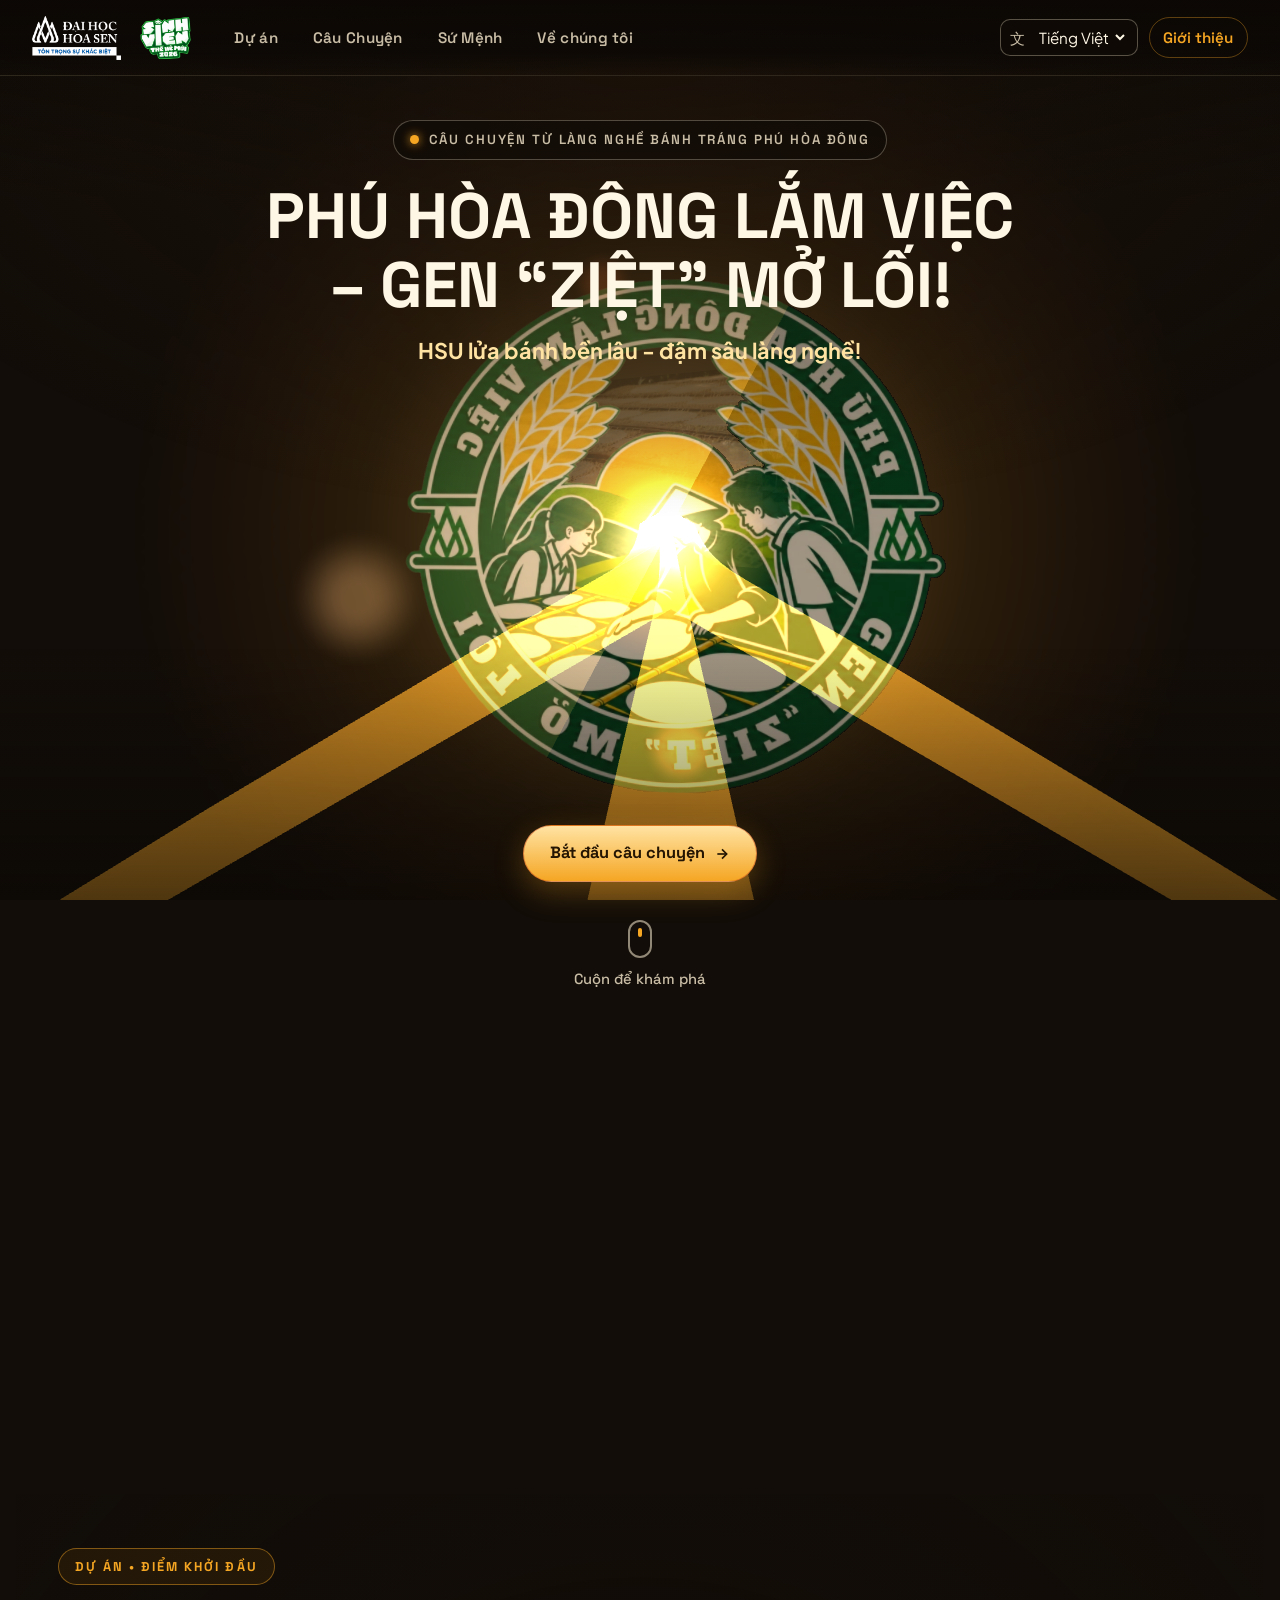
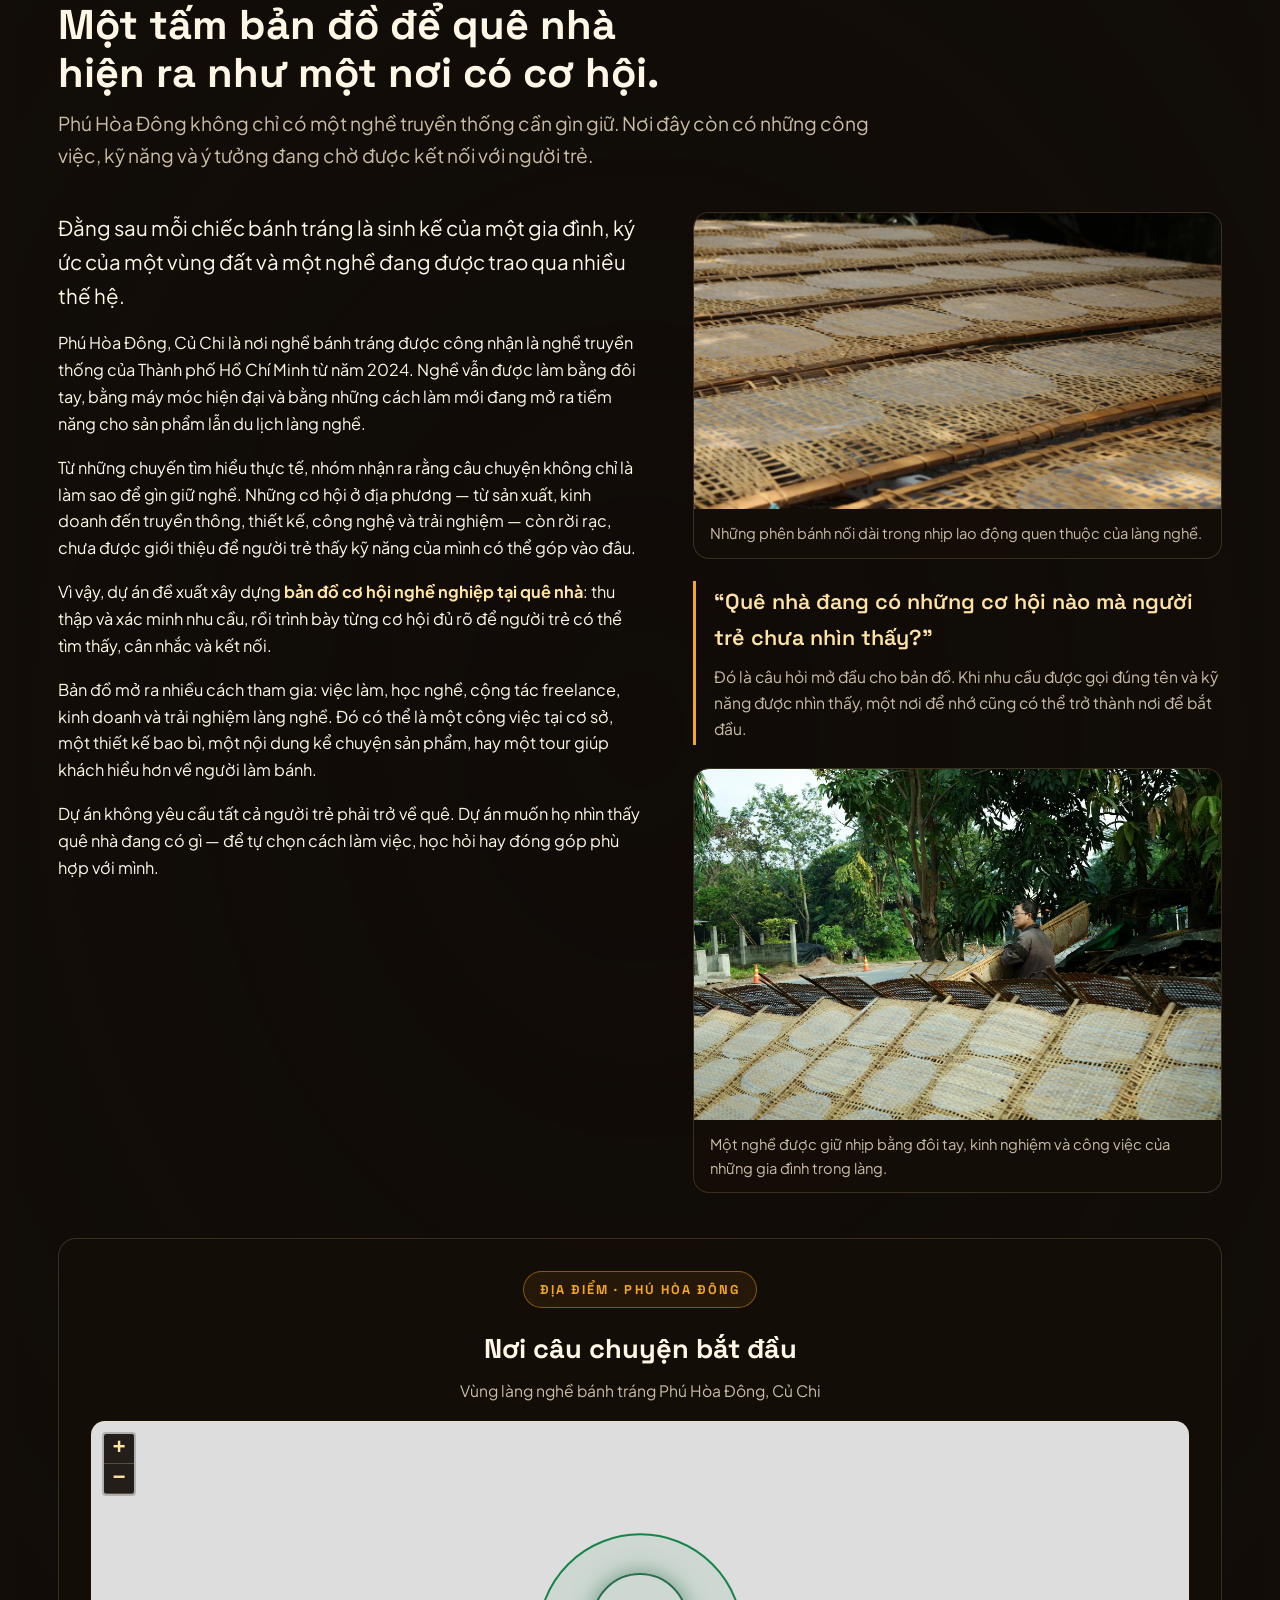
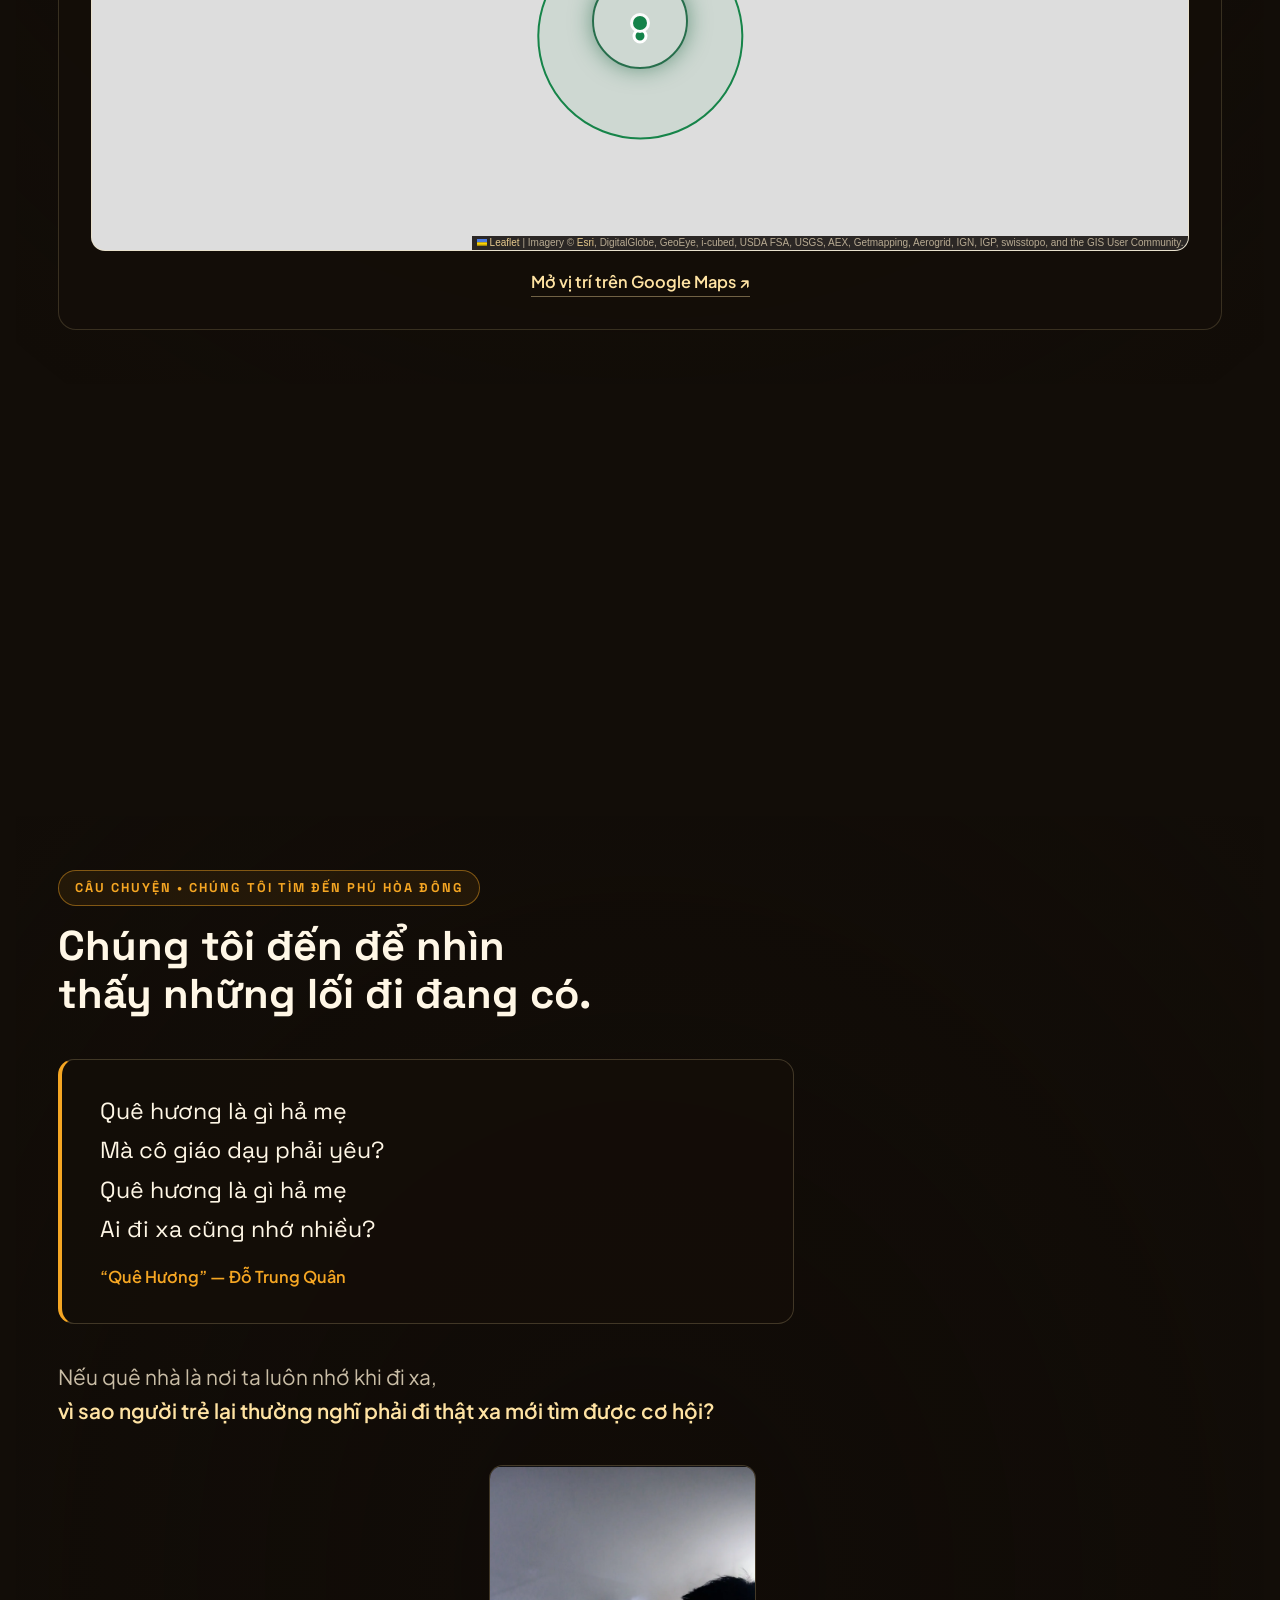
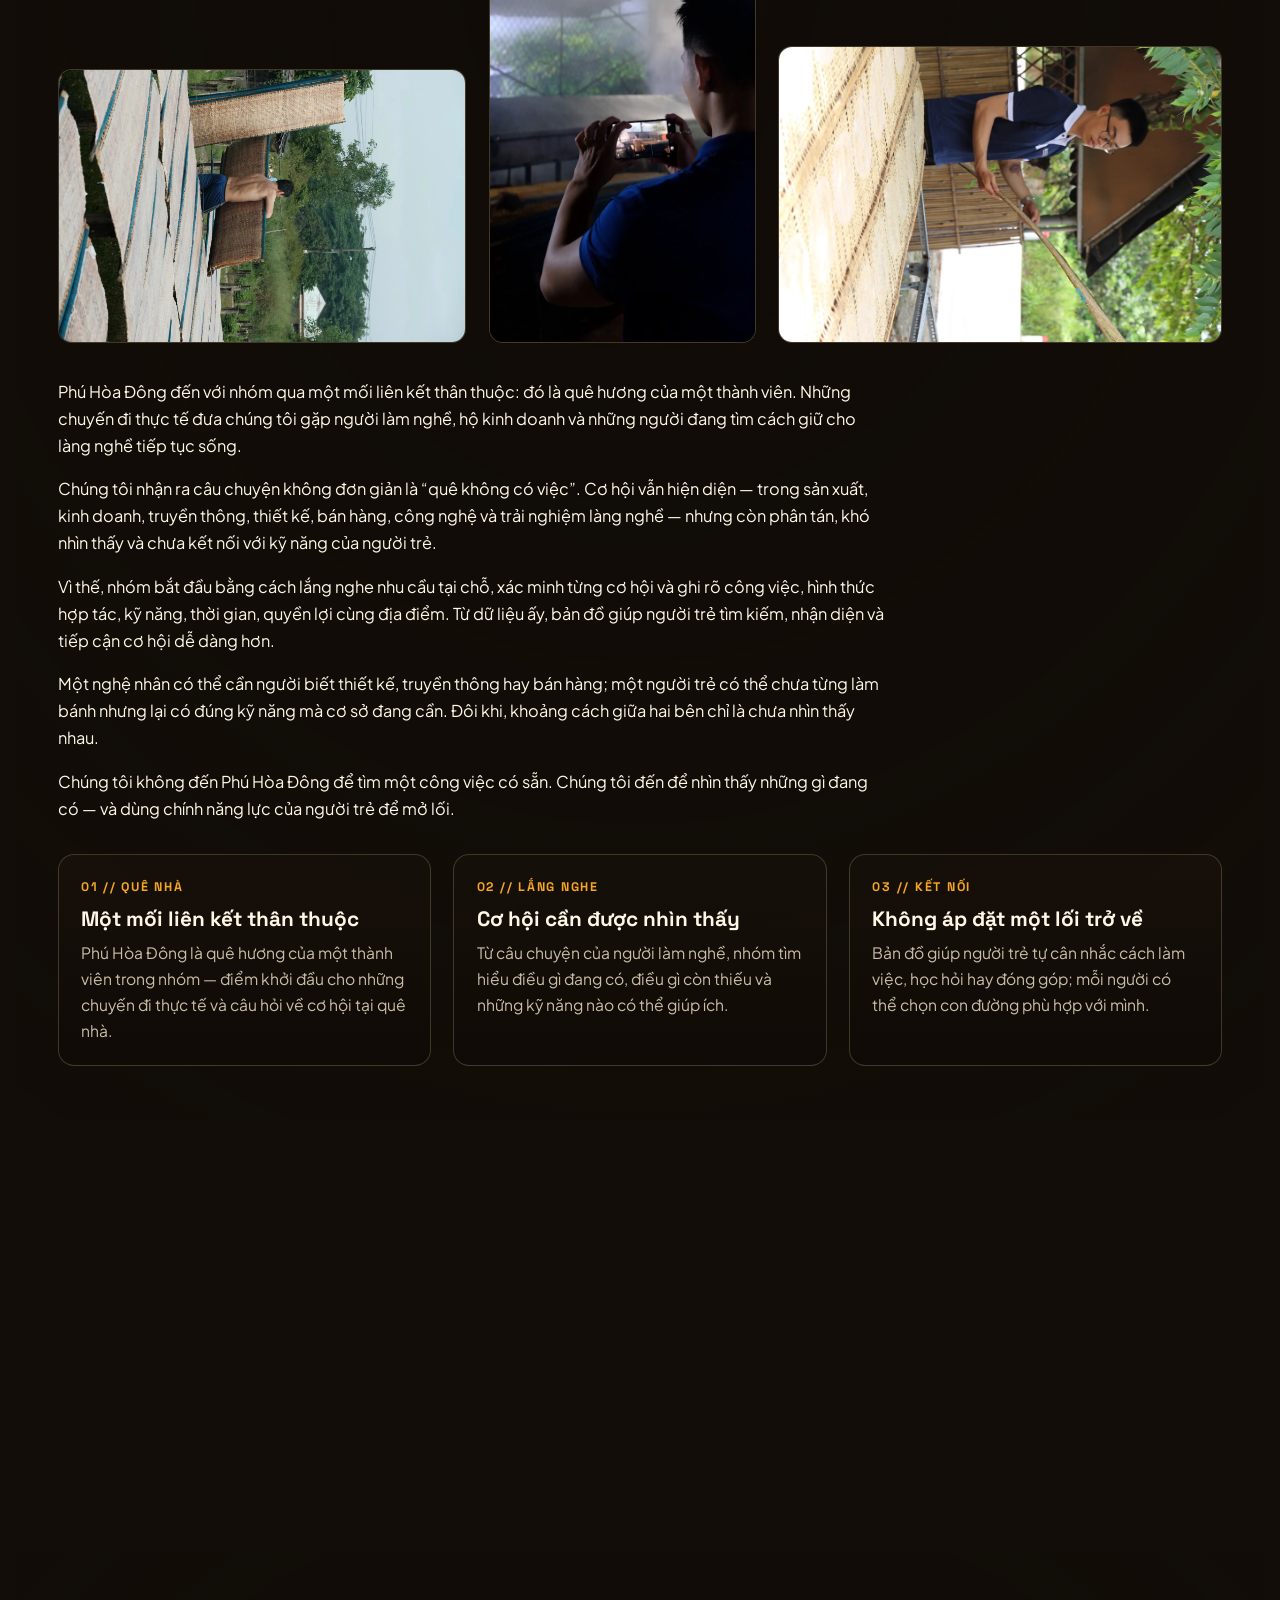
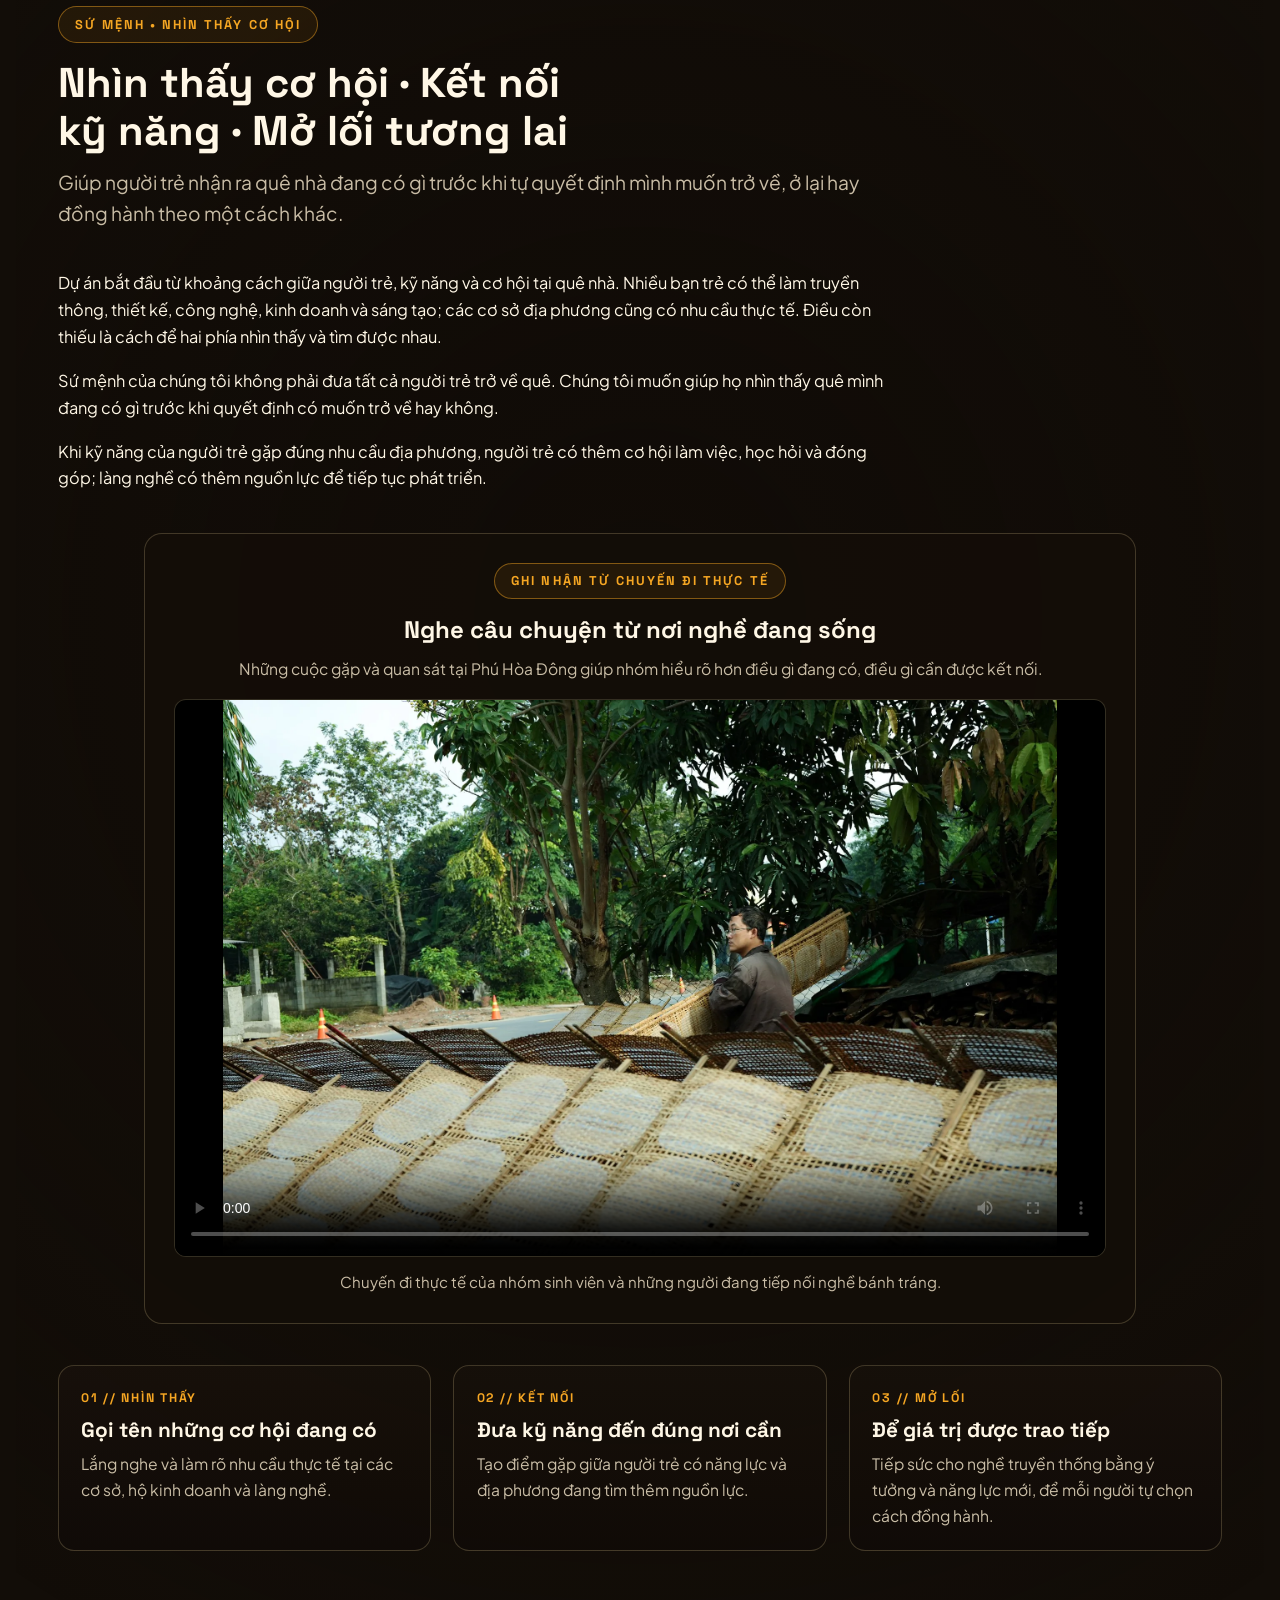
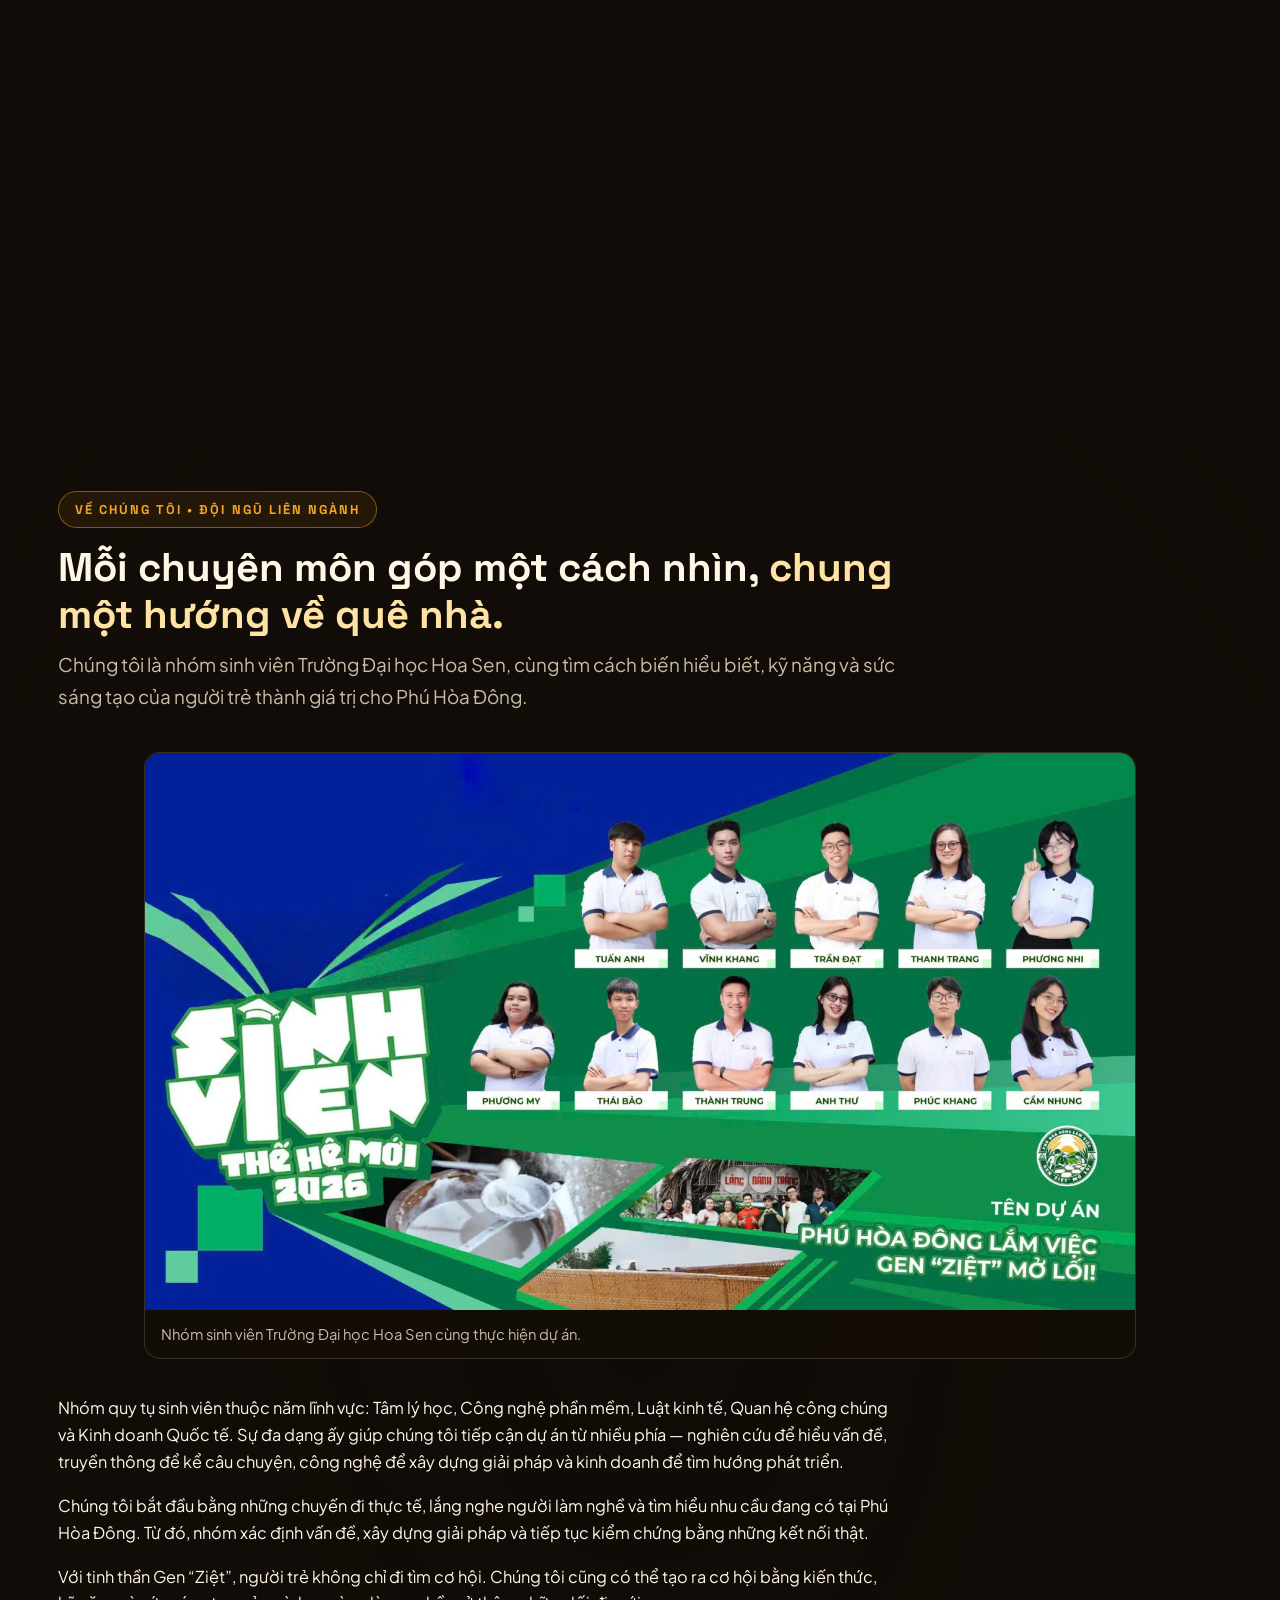
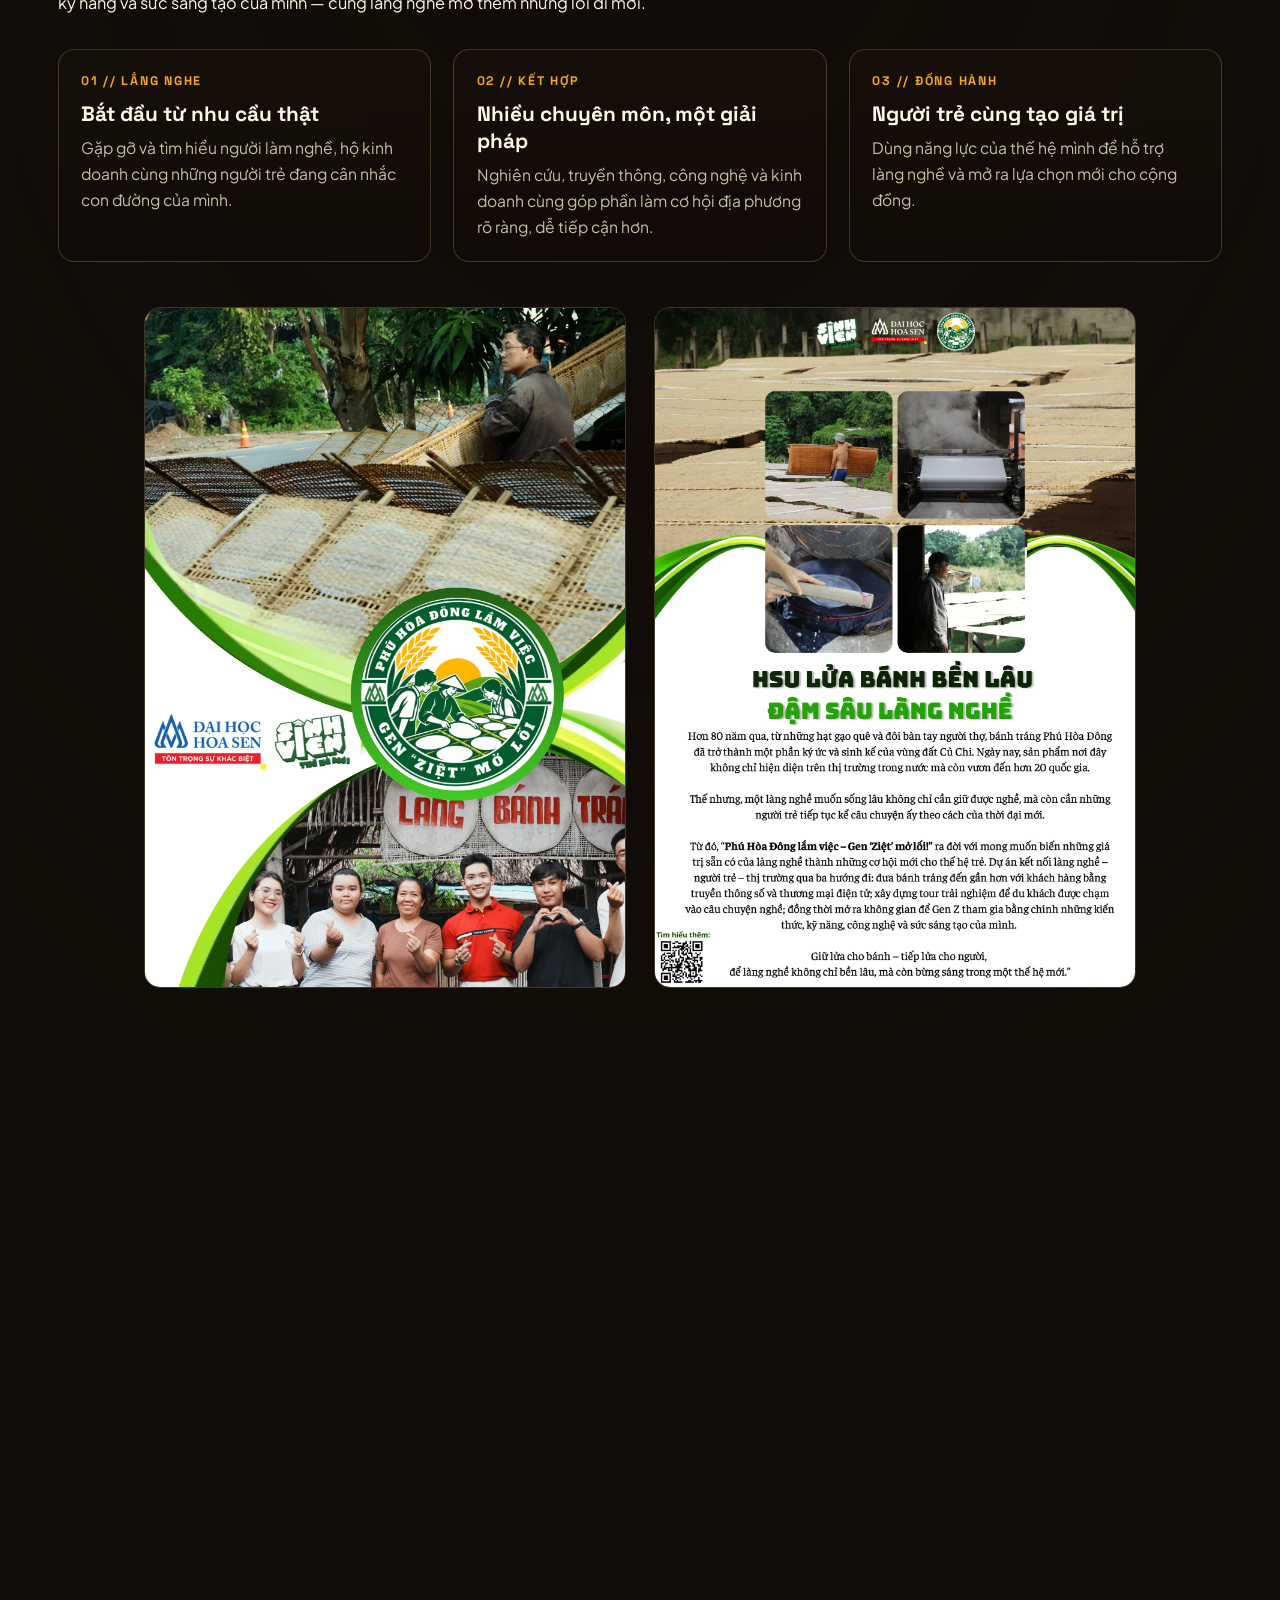
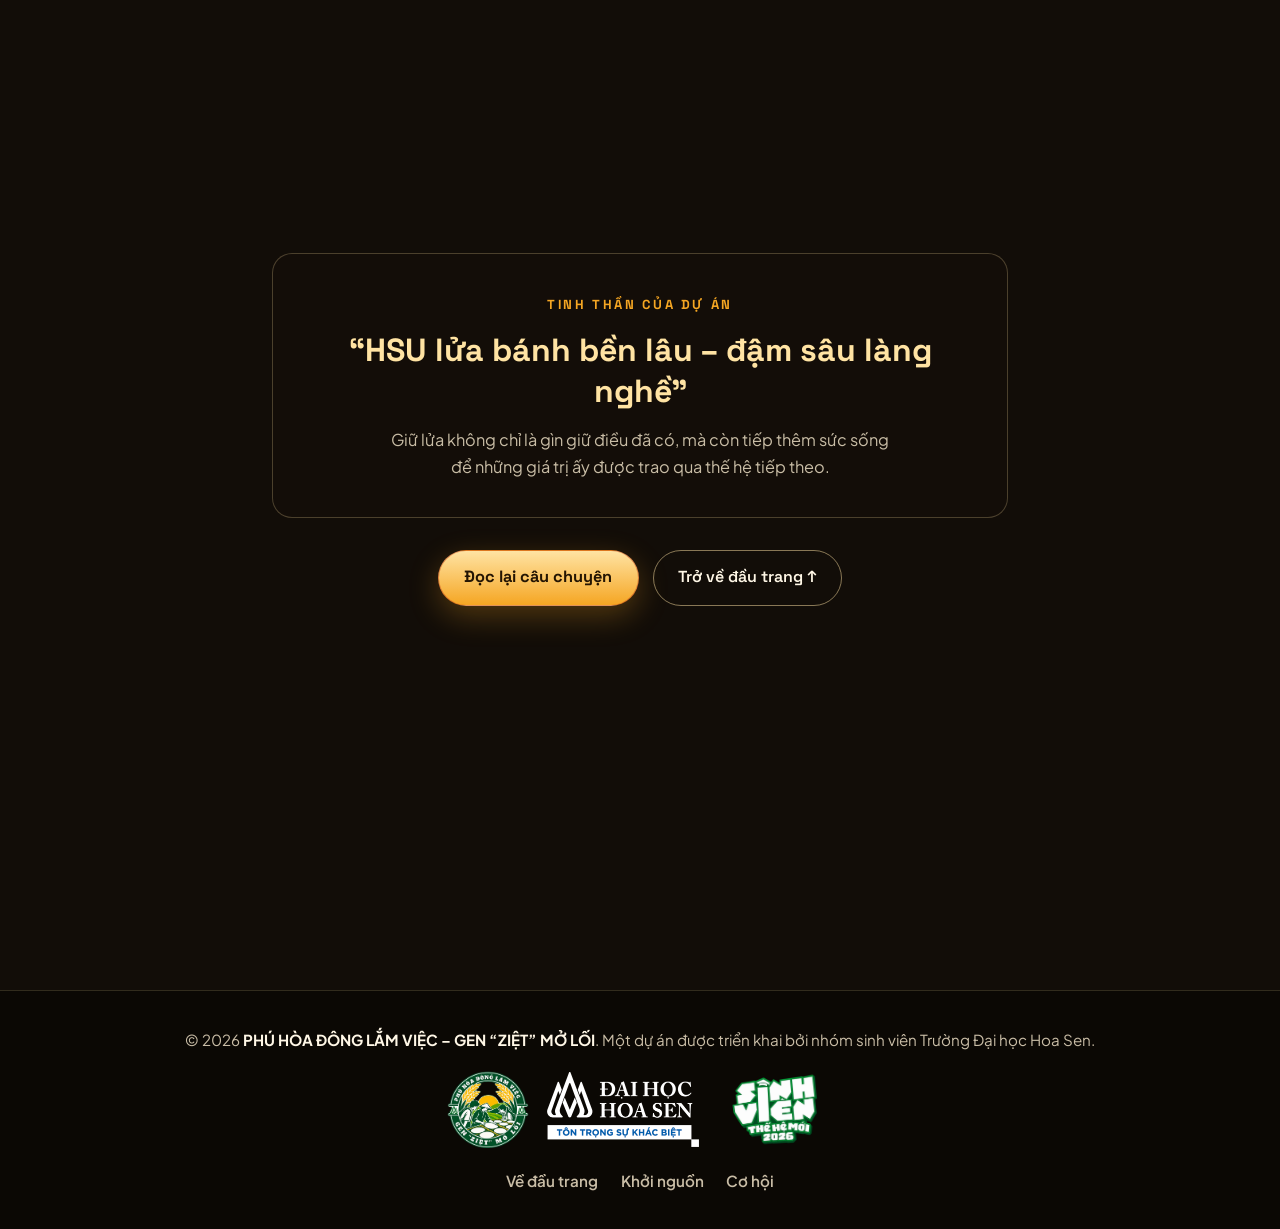
==== index.html @ 14694847 "Add Mau 1 flythrough sample: night-mode 3D camera ride along the flame path - index.html, css/style." ====
<!DOCTYPE html>
<html lang="vi">
<head>
  <meta charset="UTF-8">
  <meta name="viewport" content="width=device-width, initial-scale=1.0">
  <title>PHÚ HÒA ĐÔNG LẮM VIỆC — GEN “ZIỆT” MỞ LỐI!</title>
  <meta name="description" content="Câu chuyện về làng nghề bánh tráng Phú Hòa Đông, những cơ hội việc làm chưa được nhìn thấy và thế hệ trẻ cùng mở lối.">

  <!-- Open Graph & Twitter Meta Tags -->
  <meta property="og:title" content="PHÚ HÒA ĐÔNG LẮM VIỆC — GEN “ZIỆT” MỞ LỐI!">
  <meta property="og:description" content="HSU lửa bánh bền lâu - đậm sâu làng nghề!">
  <meta property="og:type" content="website">

  <!-- Favicon SVG -->
  <link rel="icon" href="data:image/svg+xml,<svg xmlns=%22http://www.w3.org/2000/svg%22 viewBox=%220 0 100 100%22><text y=%22.9em%22 font-size=%2290%22>⚡</text></svg>">

  <script>document.documentElement.classList.add('js');</script>

  <!-- Fonts: Space Grotesk (tiêu đề, nhãn) + Plus Jakarta Sans (nội dung), hỗ trợ tiếng Việt -->
  <link rel="preconnect" href="https://fonts.googleapis.com">
  <link rel="preconnect" href="https://fonts.gstatic.com" crossorigin>
  <link rel="stylesheet" href="https://fonts.googleapis.com/css2?family=Space+Grotesk:wght@400;500;600;700&family=Plus+Jakarta+Sans:ital,wght@0,400;0,500;0,600;0,700;1,400&display=swap">

  <!-- Stylesheets -->
  <link rel="stylesheet" href="css/style.css?v=fly-1">
  <link rel="stylesheet" href="js/vendor/leaflet/leaflet.css?v=fly-1">
</head>
<body>

  <!-- Canvas nền đêm, cố định; camera bay theo cuộn (js/flame.js) -->
  <div class="fly-canvas-wrap" aria-hidden="true">
    <canvas id="fly-canvas"></canvas>
    <div class="fly-vignette"></div>
  </div>

  <!-- ===================================================================
       NAVIGATION BAR
       =================================================================== -->
  <header class="navbar">
    <a href="#hero" class="nav-brand" aria-label="Đại học Hoa Sen và Sinh Viên Thế Hệ Mới 2026 — về đầu trang">
      <img class="school-logo school-logo-light" src="assets/HSU-B-VIE.png" alt="Đại học Hoa Sen — Tôn trọng sự khác biệt" width="152" height="75">
      <img class="school-logo school-logo-dark" src="assets/HSU-W-VIE.png" alt="Đại học Hoa Sen — Tôn trọng sự khác biệt" width="152" height="75">
      <img class="event-logo" src="assets/logo-svthm.webp" alt="Sinh Viên Thế Hệ Mới 2026" width="112" height="75">
    </a>

    <!-- Chapter Fast Links -->
    <nav class="nav-chapters" aria-label="Các mục nội dung">
      <a href="#origins">Dự án</a>
      <a href="#challenge">Câu Chuyện</a>
      <a href="#core">Sứ Mệnh</a>
      <a href="#evolution">Về chúng tôi</a>
    </nav>
    <div class="header-actions">
      <label class="language-control" for="language-select">
        <span class="language-control-icon" aria-hidden="true">文</span>
        <select id="language-select" aria-label="Chọn ngôn ngữ" title="Chọn ngôn ngữ">
          <option value="vi" selected>Tiếng Việt</option>
          <option value="en">English</option>
          <option value="ja">日本語</option>
          <option value="ko">한국어</option>
          <option value="zh-CN">中文</option>
        </select>
      </label>
      <a href="#hero" class="nav-intro-link">Giới thiệu</a>
    </div>
    <details class="mobile-chapter-menu">
        <summary>MENU <span aria-hidden="true">⌄</span></summary>
        <nav class="mobile-chapter-links" aria-label="Đi đến mục">
          <a href="#origins">Dự án</a>
          <a href="#challenge">Câu Chuyện</a>
          <a href="#core">Sứ Mệnh</a>
          <a href="#evolution">Về chúng tôi</a>
          <a href="#hero">Giới thiệu</a>
        </nav>
    </details>
  </header>

  <main class="fly-flow">

    <!-- Đường lửa tĩnh hiển thị khi không bay (giảm chuyển động / không WebGL / tắt JS) -->
    <div class="flame-trail" aria-hidden="true">
      <svg viewBox="0 0 100 1200" preserveAspectRatio="none" focusable="false">
        <defs>
          <linearGradient id="trail-glow" x1="0" y1="0" x2="0" y2="1">
            <stop offset="0" stop-color="#ffe3a3"></stop>
            <stop offset="0.45" stop-color="#f5a623"></stop>
            <stop offset="1" stop-color="#c8501e"></stop>
          </linearGradient>
          <filter id="trail-blur" x="-40%" y="-2%" width="180%" height="104%">
            <feGaussianBlur stdDeviation="3.2"></feGaussianBlur>
          </filter>
        </defs>
        <path class="trail-halo" d="M52,6 C74,120 24,180 46,300 C70,420 22,470 44,600 C66,730 26,780 48,900 C62,970 54,1010 50,1120"
              fill="none" stroke="url(#trail-glow)" stroke-width="7" stroke-linecap="round" opacity="0.28" filter="url(#trail-blur)" vector-effect="non-scaling-stroke"></path>
        <path class="trail-body" d="M52,6 C74,120 24,180 46,300 C70,420 22,470 44,600 C66,730 26,780 48,900 C62,970 54,1010 50,1120"
              fill="none" stroke="url(#trail-glow)" stroke-width="2.4" stroke-linecap="round" opacity="0.9" vector-effect="non-scaling-stroke"></path>
      </svg>
    </div>

    <!-- ===================================================================
         CẢNH 0: HERO — con dấu bắt lửa, đường lửa chạy ra khỏi khung
         =================================================================== -->
    <section class="scene-hero" id="hero">
      <div class="scene-inner">
        <div class="hero-meta-badge">
          <span class="status-ping"></span>
          <span>CÂU CHUYỆN TỪ LÀNG NGHỀ BÁNH TRÁNG PHÚ HÒA ĐÔNG</span>
        </div>

        <h1 class="hero-title">PHÚ HÒA ĐÔNG LẮM VIỆC – GEN “ZIỆT” MỞ LỐI!</h1>
        <p class="hero-subtitle"><strong>HSU lửa bánh bền lâu - đậm sâu làng nghề!</strong></p>

        <!-- Biểu trưng dự án: canvas vẽ con dấu bắt lửa; ảnh dự phòng khi không có WebGL -->
        <div class="hero-seal-stage" aria-label="Biểu trưng 3D của dự án">
          <img class="hero-seal-fallback" src="assets/project-seal.webp" alt="Biểu trưng dự án Phú Hòa Đông lắm việc – Gen ‘Ziệt’ mở lối" width="820" height="772">
        </div>

        <!-- CTA Buttons -->
        <div class="hero-cta-group">
          <a href="#origins" class="btn-primary">
            <span>Bắt đầu câu chuyện</span>
            <svg width="16" height="16" viewBox="0 0 24 24" fill="none" stroke="currentColor" stroke-width="2.5">
              <line x1="5" y1="12" x2="19" y2="12"></line>
              <polyline points="12 5 19 12 12 19"></polyline>
            </svg>
          </a>
        </div>

        <!-- Scroll Indicator -->
        <a href="#origins" class="hero-scroll-cue" aria-label="Cuộn xuống để khám phá">
          <div class="scroll-mouse-icon">
            <div class="scroll-wheel"></div>
          </div>
          <span>Cuộn để khám phá</span>
        </a>
      </div>
    </section>

    <div class="fly-gap" aria-hidden="true"></div>

    <!-- ===================================================================
         CẢNH 1: #origins — đường lửa chạy dọc phên bánh, hạ xuống ghim Phú Hòa Đông
         =================================================================== -->
    <section class="story-chapter" id="origins">
      <div class="chapter-header">
        <div class="chapter-badge" data-story-reveal>DỰ ÁN • ĐIỂM KHỞI ĐẦU</div>
        <h2 class="chapter-title" data-story-reveal>Một tấm bản đồ để quê nhà hiện ra như một nơi có cơ hội.</h2>
        <p class="chapter-description" data-story-reveal>Phú Hòa Đông không chỉ có một nghề truyền thống cần gìn giữ. Nơi đây còn có những công việc, kỹ năng và ý tưởng đang chờ được kết nối với người trẻ.</p>
      </div>
      <div class="editorial-grid">
        <div class="story-paragraphs project-copy">
          <p class="project-lead" data-story-reveal>Đằng sau mỗi chiếc bánh tráng là sinh kế của một gia đình, ký ức của một vùng đất và một nghề đang được trao qua nhiều thế hệ.</p>
          <p data-story-reveal>Phú Hòa Đông, Củ Chi là nơi nghề bánh tráng được công nhận là nghề truyền thống của Thành phố Hồ Chí Minh từ năm 2024. Nghề vẫn được làm bằng đôi tay, bằng máy móc hiện đại và bằng những cách làm mới đang mở ra tiềm năng cho sản phẩm lẫn du lịch làng nghề.</p>
          <p data-story-reveal>Từ những chuyến tìm hiểu thực tế, nhóm nhận ra rằng câu chuyện không chỉ là làm sao để gìn giữ nghề. Những cơ hội ở địa phương — từ sản xuất, kinh doanh đến truyền thông, thiết kế, công nghệ và trải nghiệm — còn rời rạc, chưa được giới thiệu để người trẻ thấy kỹ năng của mình có thể góp vào đâu.</p>
          <p class="story-turn" data-story-reveal>Vì vậy, dự án đề xuất xây dựng <strong>bản đồ cơ hội nghề nghiệp tại quê nhà</strong>: thu thập và xác minh nhu cầu, rồi trình bày từng cơ hội đủ rõ để người trẻ có thể tìm thấy, cân nhắc và kết nối.</p>
          <p data-story-reveal>Bản đồ mở ra nhiều cách tham gia: việc làm, học nghề, cộng tác freelance, kinh doanh và trải nghiệm làng nghề. Đó có thể là một công việc tại cơ sở, một thiết kế bao bì, một nội dung kể chuyện sản phẩm, hay một tour giúp khách hiểu hơn về người làm bánh.</p>
          <p data-story-reveal>Dự án không yêu cầu tất cả người trẻ phải trở về quê. Dự án muốn họ nhìn thấy quê nhà đang có gì — để tự chọn cách làm việc, học hỏi hay đóng góp phù hợp với mình.</p>
        </div>
        <div class="project-aside">
          <figure class="story-visual story-visual-project story-visual-project-top" data-story-reveal>
            <img src="assets/story-rice-racks.webp" alt="Những phên tre đan xếp nối nhau để phơi bánh tráng" width="2400" height="1350" loading="lazy" decoding="async">
            <figcaption>Những phên bánh nối dài trong nhịp lao động quen thuộc của làng nghề.</figcaption>
          </figure>
          <div class="editorial-quote-block" data-story-reveal>
            <p class="editorial-quote-text">“Quê nhà đang có những cơ hội nào mà người trẻ chưa nhìn thấy?”</p>
            <p class="editorial-story-detail">Đó là câu hỏi mở đầu cho bản đồ. Khi nhu cầu được gọi đúng tên và kỹ năng được nhìn thấy, một nơi để nhớ cũng có thể trở thành nơi để bắt đầu.</p>
          </div>
          <figure class="story-visual story-visual-project story-visual-project-bottom" data-story-reveal>
            <img src="assets/story-worker.webp" alt="Người làm nghề đứng bên những phên bánh tráng đang phơi tại Phú Hòa Đông" width="2000" height="1333" loading="lazy" decoding="async">
            <figcaption>Một nghề được giữ nhịp bằng đôi tay, kinh nghiệm và công việc của những gia đình trong làng.</figcaption>
          </figure>
        </div>
      </div>
      <section class="origin-map-section" id="origin-map" aria-labelledby="origin-map-title" data-story-reveal>
        <div class="chapter-badge">ĐỊA ĐIỂM · PHÚ HÒA ĐÔNG</div>
        <h3 class="origin-map-title" id="origin-map-title">Nơi câu chuyện bắt đầu</h3>
        <p class="origin-map-caption">Vùng làng nghề bánh tráng Phú Hòa Đông, Củ Chi</p>
        <div class="origin-map-frame" id="origin-leaflet-map" role="application" aria-label="Bản đồ tương tác khu vực làng bánh tráng Phú Hòa Đông, có thể kéo và phóng to trong giới hạn khu vực"></div>
        <a class="map-directions-link" href="https://www.google.com/maps/place/L%C3%A0ng+B%C3%A1nh+Tr%C3%A1ng+C%E1%BB%A7+Chi/@11.0279561,106.5648535,15.78z/data=!4m7!3m6!1s0x3174d3a0c53bd2b7:0xe5e4b449f9da688a!4b1!8m2!3d11.0309829!4d106.565394!16s%2Fg%2F11fd69_65q!18m1!1e1" target="_blank" rel="noopener noreferrer">Mở vị trí trên Google Maps ↗</a>
      </section>
    </section>

    <div class="fly-gap" aria-hidden="true"></div>

    <!-- ===================================================================
         CẢNH 2: #challenge — đường lửa lần lượt đi qua 3 ảnh, ảnh sáng khi lửa tới
         =================================================================== -->
    <section class="story-chapter" id="challenge">
      <div class="chapter-header">
        <div class="chapter-badge" data-story-reveal>CÂU CHUYỆN • CHÚNG TÔI TÌM ĐẾN PHÚ HÒA ĐÔNG</div>
        <h2 class="chapter-title" data-story-reveal>Chúng tôi đến để nhìn thấy những lối đi đang có.</h2>
      </div>
      <figure class="poem-quote-box" data-story-reveal>
        <blockquote>
          Quê hương là gì hả mẹ<br>
          Mà cô giáo dạy phải yêu?<br>
          Quê hương là gì hả mẹ<br>
          Ai đi xa cũng nhớ nhiều?
        </blockquote>
        <figcaption><cite>“Quê Hương” — Đỗ Trung Quân</cite></figcaption>
      </figure>
      <p class="chapter-description challenge-question" data-story-reveal><span>Nếu quê nhà là nơi ta luôn nhớ khi đi xa,</span><span class="challenge-question-followup">vì sao người trẻ lại thường nghĩ phải đi thật xa mới tìm được cơ hội?</span></p>
      <div class="challenge-photo-gallery" role="group" aria-label="Hình ảnh chuyến đi thực tế tại làng nghề bánh tráng Phú Hòa Đông">
        <figure class="challenge-photo-thumb" data-story-reveal>
          <img class="challenge-photo-sideways" src="assets/mm.webp" alt="Người thợ xếp bánh tráng lên giàn phơi ngoài trời" width="1600" height="1067" loading="lazy" decoding="async">
        </figure>
        <figure class="challenge-photo-thumb" data-story-reveal>
          <img src="assets/mmm.webp" alt="Thành viên nhóm ghi hình hoạt động làm bánh tráng" width="1305" height="2347" loading="lazy" decoding="async">
        </figure>
        <figure class="challenge-photo-thumb" data-story-reveal>
          <img src="assets/mmmm.webp" alt="Thành viên nhóm tìm hiểu giàn phơi bánh tráng tại làng nghề" width="2000" height="1333" loading="lazy" decoding="async">
        </figure>
      </div>
      <div class="story-paragraphs chapter-narrative story-copy">
        <p data-story-reveal>Phú Hòa Đông đến với nhóm qua một mối liên kết thân thuộc: đó là quê hương của một thành viên. Những chuyến đi thực tế đưa chúng tôi gặp người làm nghề, hộ kinh doanh và những người đang tìm cách giữ cho làng nghề tiếp tục sống.</p>
        <p data-story-reveal>Chúng tôi nhận ra câu chuyện không đơn giản là “quê không có việc”. Cơ hội vẫn hiện diện — trong sản xuất, kinh doanh, truyền thông, thiết kế, bán hàng, công nghệ và trải nghiệm làng nghề — nhưng còn phân tán, khó nhìn thấy và chưa kết nối với kỹ năng của người trẻ.</p>
        <p data-story-reveal>Vì thế, nhóm bắt đầu bằng cách lắng nghe nhu cầu tại chỗ, xác minh từng cơ hội và ghi rõ công việc, hình thức hợp tác, kỹ năng, thời gian, quyền lợi cùng địa điểm. Từ dữ liệu ấy, bản đồ giúp người trẻ tìm kiếm, nhận diện và tiếp cận cơ hội dễ dàng hơn.</p>
        <p data-story-reveal>Một nghệ nhân có thể cần người biết thiết kế, truyền thông hay bán hàng; một người trẻ có thể chưa từng làm bánh nhưng lại có đúng kỹ năng mà cơ sở đang cần. Đôi khi, khoảng cách giữa hai bên chỉ là chưa nhìn thấy nhau.</p>
        <p class="story-turn" data-story-reveal>Chúng tôi không đến Phú Hòa Đông để tìm một công việc có sẵn. Chúng tôi đến để nhìn thấy những gì đang có — và dùng chính năng lực của người trẻ để mở lối.</p>
      </div>
      <div class="cards-grid-3">
        <article class="glass-card" data-story-reveal><div class="card-num">01 // QUÊ NHÀ</div><h3 class="card-title">Một mối liên kết thân thuộc</h3><p class="card-body">Phú Hòa Đông là quê hương của một thành viên trong nhóm — điểm khởi đầu cho những chuyến đi thực tế và câu hỏi về cơ hội tại quê nhà.</p></article>
        <article class="glass-card" data-story-reveal><div class="card-num">02 // LẮNG NGHE</div><h3 class="card-title">Cơ hội cần được nhìn thấy</h3><p class="card-body">Từ câu chuyện của người làm nghề, nhóm tìm hiểu điều gì đang có, điều gì còn thiếu và những kỹ năng nào có thể giúp ích.</p></article>
        <article class="glass-card" data-story-reveal><div class="card-num">03 // KẾT NỐI</div><h3 class="card-title">Không áp đặt một lối trở về</h3><p class="card-body">Bản đồ giúp người trẻ tự cân nhắc cách làm việc, học hỏi hay đóng góp; mỗi người có thể chọn con đường phù hợp với mình.</p></article>
      </div>
    </section>

    <div class="fly-gap" aria-hidden="true"></div>

    <!-- ===================================================================
         CẢNH 3: #core — khoảnh khắc chính: đường lửa tách làm hai, nhập lại ở "KẾT NỐI"
         =================================================================== -->
    <section class="story-chapter" id="core">
      <div class="chapter-header">
        <div class="chapter-badge" data-story-reveal>SỨ MỆNH • NHÌN THẤY CƠ HỘI</div>
        <h2 class="chapter-title" data-story-reveal>Nhìn thấy cơ hội · Kết nối kỹ năng · Mở lối tương lai</h2>
        <p class="chapter-description" data-story-reveal>Giúp người trẻ nhận ra quê nhà đang có gì trước khi tự quyết định mình muốn trở về, ở lại hay <span class="mission-description-ending">đồng hành theo một cách khác.</span></p>
      </div>
      <div class="story-paragraphs chapter-narrative story-copy">
        <p data-story-reveal>Dự án bắt đầu từ khoảng cách giữa người trẻ, kỹ năng và cơ hội tại quê nhà. Nhiều bạn trẻ có thể làm truyền thông, thiết kế, công nghệ, kinh doanh và sáng tạo; các cơ sở địa phương cũng có nhu cầu thực tế. Điều còn thiếu là cách để hai phía nhìn thấy và tìm được nhau.</p>
        <p data-story-reveal>Sứ mệnh của chúng tôi không phải đưa tất cả người trẻ trở về quê. Chúng tôi muốn giúp họ nhìn thấy quê mình đang có gì trước khi quyết định có muốn trở về hay không.</p>
        <p class="story-turn" data-story-reveal>Khi kỹ năng của người trẻ gặp đúng nhu cầu địa phương, người trẻ có thêm cơ hội làm việc, <span class="mission-story-turn-followup">học hỏi và đóng góp; làng nghề có thêm nguồn lực để tiếp tục phát triển.</span></p>
      </div>
      <figure class="story-film" data-story-reveal>
        <div class="story-film-heading">
          <div class="chapter-badge">GHI NHẬN TỪ CHUYẾN ĐI THỰC TẾ</div>
          <h3>Nghe câu chuyện từ nơi nghề đang sống</h3>
          <p>Những cuộc gặp và quan sát tại Phú Hòa Đông giúp nhóm hiểu rõ hơn điều gì đang có, điều gì cần được kết nối.</p>
        </div>
        <video controls playsinline preload="metadata" poster="assets/story-worker.webp" aria-label="Phim ghi lại chuyến đi thực tế của nhóm sinh viên đến làng nghề bánh tráng Phú Hòa Đông">
          <source src="assets/story-fieldwork-720p.mp4" type="video/mp4">
          Trình duyệt của bạn không hỗ trợ phát video.
        </video>
        <figcaption>Chuyến đi thực tế của nhóm sinh viên và những người đang tiếp nối nghề bánh tráng.</figcaption>
      </figure>
      <div class="cards-grid-3 mission-pillars">
        <article class="glass-card" data-story-reveal data-pillar="1"><div class="card-num">01 // NHÌN THẤY</div><h3 class="card-title">Gọi tên những cơ hội đang có</h3><p class="card-body">Lắng nghe và làm rõ nhu cầu thực tế tại các cơ sở, hộ kinh doanh và làng nghề.</p></article>
        <article class="glass-card" data-story-reveal data-pillar="2"><div class="card-num">02 // KẾT NỐI</div><h3 class="card-title">Đưa kỹ năng đến đúng nơi cần</h3><p class="card-body">Tạo điểm gặp giữa người trẻ có năng lực và địa phương đang tìm thêm nguồn lực.</p></article>
        <article class="glass-card" data-story-reveal data-pillar="3"><div class="card-num">03 // MỞ LỐI</div><h3 class="card-title">Để giá trị được trao tiếp</h3><p class="card-body">Tiếp sức cho nghề truyền thống bằng ý tưởng và năng lực mới, để mỗi người tự chọn cách đồng hành.</p></article>
      </div>
    </section>

    <div class="fly-gap" aria-hidden="true"></div>

    <!-- ===================================================================
         CẢNH 4: #evolution — 5 sợi mảnh, mỗi sợi một ngành, bện thành một
         =================================================================== -->
    <section class="story-chapter" id="evolution">
      <div class="epilogue-box" id="epilogue-original">
        <div class="chapter-header">
          <div class="chapter-badge" data-story-reveal>VỀ CHÚNG TÔI • ĐỘI NGŨ LIÊN NGÀNH</div>
          <h2 class="epilogue-title" data-story-reveal>Mỗi chuyên môn góp một cách nhìn, <span class="epilogue-title-keep">chung một hướng về quê nhà.</span></h2>
          <p class="epilogue-text" data-story-reveal>Chúng tôi là nhóm sinh viên Trường Đại học Hoa Sen, cùng tìm cách biến hiểu biết, kỹ năng và sức sáng tạo của người trẻ thành giá trị cho Phú Hòa Đông.</p>
        </div>
      <figure class="story-visual story-visual-team-poster" data-story-reveal>
        <img src="assets/team-poster.webp" alt="Poster giới thiệu dự án PHÚ HÒA ĐÔNG LẮM VIỆC – GEN ‘ZIỆT’ MỞ LỐI và các thành viên nhóm" width="1600" height="900" loading="lazy" decoding="async">
        <figcaption>Nhóm sinh viên Trường Đại học Hoa Sen cùng thực hiện dự án.</figcaption>
      </figure>
      <div class="story-paragraphs chapter-narrative story-copy">
        <p data-story-reveal>Nhóm quy tụ sinh viên thuộc năm lĩnh vực: Tâm lý học, Công nghệ phần mềm, Luật kinh tế, Quan hệ công chúng và Kinh doanh Quốc tế. Sự đa dạng ấy giúp chúng tôi tiếp cận dự án từ nhiều phía — nghiên cứu để hiểu vấn đề, truyền thông để kể câu chuyện, công nghệ để xây dựng giải pháp và kinh doanh để tìm hướng phát triển.</p>
        <p data-story-reveal>Chúng tôi bắt đầu bằng những chuyến đi thực tế, lắng nghe người làm nghề và tìm hiểu nhu cầu đang có tại Phú Hòa Đông. Từ đó, nhóm xác định vấn đề, xây dựng giải pháp và tiếp tục kiểm chứng bằng những kết nối thật.</p>
        <p class="story-turn" data-story-reveal>Với tinh thần Gen “Ziệt”, người trẻ không chỉ đi tìm cơ hội. Chúng tôi cũng có thể tạo ra cơ hội bằng kiến thức, kỹ năng và sức sáng tạo của mình — cùng làng nghề mở thêm những lối đi mới.</p>
      </div>
      <div class="cards-grid-3 team-pillars">
        <article class="glass-card" data-story-reveal><div class="card-num">01 // LẮNG NGHE</div><h3 class="card-title">Bắt đầu từ nhu cầu thật</h3><p class="card-body">Gặp gỡ và tìm hiểu người làm nghề, hộ kinh doanh cùng những người trẻ đang cân nhắc con đường của mình.</p></article>
        <article class="glass-card" data-story-reveal><div class="card-num">02 // KẾT HỢP</div><h3 class="card-title">Nhiều chuyên môn, một giải pháp</h3><p class="card-body">Nghiên cứu, truyền thông, công nghệ và kinh doanh cùng góp phần làm cơ hội địa phương rõ ràng, dễ tiếp cận hơn.</p></article>
        <article class="glass-card" data-story-reveal><div class="card-num">03 // ĐỒNG HÀNH</div><h3 class="card-title">Người trẻ cùng tạo giá trị</h3><p class="card-body">Dùng năng lực của thế hệ mình để hỗ trợ làng nghề và mở ra lựa chọn mới cho cộng đồng.</p></article>
      </div>
      <div class="banner-gallery">
        <figure class="banner-gallery-item" data-story-reveal>
          <a href="assets/banner-svthm-1.webp" target="_blank" rel="noopener" aria-label="Mở banner 1 ở kích thước đầy đủ"><img src="assets/banner-svthm-1.webp" alt="Banner dự án: giàn phơi bánh tráng, biểu trưng Phú Hòa Đông lắm việc – Gen ‘Ziệt’ mở lối và nhóm sinh viên chụp cùng người làm nghề tại làng bánh tráng" width="1600" height="2263" loading="lazy" decoding="async"></a>
        </figure>
        <figure class="banner-gallery-item" data-story-reveal>
          <a href="assets/banner-svthm-2.webp" target="_blank" rel="noopener" aria-label="Mở banner 2 ở kích thước đầy đủ"><img src="assets/banner-svthm-2.webp" alt="Banner dự án với thông điệp HSU lửa bánh bền lâu, đậm sâu làng nghề: bốn ảnh về nghề làm bánh tráng cùng phần giới thiệu dự án" width="1600" height="2263" loading="lazy" decoding="async"></a>
        </figure>
      </div>
      </div>
    </section>

    <div class="fly-gap" aria-hidden="true"></div>

    <!-- ===================================================================
         CẢNH 5: #epilogue — khối "TINH THẦN CỦA DỰ ÁN" (chuyển từ #core sang đây),
         nút đọc lại, đường lửa ôm vòng tròn quanh con dấu
         =================================================================== -->
    <section class="scene-epilogue" id="epilogue">
      <div class="scene-inner">
        <div class="editorial-note" data-story-reveal>
          <span class="note-kicker">TINH THẦN CỦA DỰ ÁN</span>
          <p class="editorial-note-slogan"><strong>“HSU lửa bánh bền lâu – đậm sâu làng nghề”</strong></p>
          <p class="editorial-note-copy">Giữ lửa không chỉ là gìn giữ điều đã có, mà còn tiếp thêm sức sống để những giá trị ấy được trao qua thế hệ tiếp theo.</p>
        </div>
        <div class="hero-cta-group"><a href="#origins" class="btn-primary"><span>Đọc lại câu chuyện</span></a><a href="#hero" class="btn-outline"><span>Trở về đầu trang ↑</span></a></div>
      </div>
    </section>

  </main>

  <!-- ===================================================================
       FOOTER
       =================================================================== -->
  <footer class="site-footer">
    <div class="footer-content">
      <div class="footer-copyright">
        &copy; 2026 <strong>PHÚ HÒA ĐÔNG LẮM VIỆC – GEN “ZIỆT” MỞ LỐI</strong>. Một dự án được triển khai bởi nhóm sinh viên Trường Đại học Hoa Sen.
      </div>
      <div class="footer-logos" role="group" aria-label="Biểu trưng dự án, trường và chương trình">
        <img class="footer-logo footer-project-logo" src="assets/project-seal.webp" alt="Biểu trưng dự án Phú Hòa Đông lắm việc – Gen ‘Ziệt’ mở lối" width="82" height="82">
        <img class="footer-logo footer-school-logo footer-school-logo-light" src="assets/HSU-B-VIE.png" alt="Trường Đại học Hoa Sen — Tôn trọng sự khác biệt" width="152" height="75">
        <img class="footer-logo footer-school-logo footer-school-logo-dark" src="assets/HSU-W-VIE.png" alt="Trường Đại học Hoa Sen — Tôn trọng sự khác biệt" width="152" height="75">
        <img class="footer-logo footer-event-logo" src="assets/logo-svthm-int.webp" alt="Sinh viên Thế hệ Mới 2026" width="116" height="78">
      </div>
      <div class="footer-links">
        <a href="#hero">Về đầu trang</a>
        <a href="#origins">Khởi nguồn</a>
        <a href="#core">Cơ hội</a>
      </div>
    </div>
  </footer>

<!-- ===================================================================
     VENDOR LIBRARIES (Local vendor files for zero latency & offline support)
     =================================================================== -->
  <script src="js/vendor/three.min.js"></script>

  <!-- Leaflet bản đồ "ĐỊA ĐIỂM · PHÚ HÒA ĐÔNG" -->
  <script src="js/vendor/leaflet/leaflet.js?v=fly-1"></script>

  <!-- Application Logic -->
  <script src="js/flame.js?v=fly-1"></script>
  <script src="js/main.js?v=fly-1"></script>
</body>
</html>
---- css/style.css ----
/* ===================================================================
   MẪU 1 · FLYTHROUGH (nền đêm) — "Đường lửa mở lối"
   Nền #120d08 · chữ #fff7e6 · phụ #c9bda6
   =================================================================== */

:root {
  --night-bg: #120d08;
  --night-panel: rgba(20, 14, 9, 0.86);
  --night-panel-strong: rgba(16, 11, 7, 0.94);
  --text-main: #fff7e6;
  --text-dim: #c9bda6;
  --flame-core: #ffe3a3;   /* lõi */
  --flame-mid: #f5a623;    /* thân */
  --flame-ember: #c8501e;  /* đuôi, viền */
  --brand-green: #17633d;
  --brand-yellow: #8b5e0a;
  --brand-cream: #fff7e6;
  --focus-ring: #ffe3a3;
  --header-offset: 76px;
  --ease-soft: cubic-bezier(0.16, 1, 0.3, 1);
  --font-head: 'Space Grotesk', 'Plus Jakarta Sans', sans-serif;
  --font-body: 'Plus Jakarta Sans', 'Space Grotesk', sans-serif;
}

/* ---------- Nền tảng ---------- */
* { box-sizing: border-box; }

html {
  scroll-behavior: smooth;
  -webkit-text-size-adjust: 100%;
}

html.reduced { scroll-behavior: auto; }

html, body {
  margin: 0;
  padding: 0;
  max-width: 100%;
  overflow-x: clip;
}

body {
  background: var(--night-bg);
  color: var(--text-main);
  font-family: var(--font-body);
  font-size: 1.02rem;
  line-height: 1.65;
  overflow-wrap: break-word;
}

img { max-width: 100%; height: auto; }

a { color: var(--flame-core); }

::selection { background: rgba(245, 166, 35, 0.35); color: var(--text-main); }

:focus-visible {
  outline: 3px solid var(--focus-ring);
  outline-offset: 3px;
  border-radius: 4px;
}

/* Canvas nền: cố định, nằm sau toàn bộ nội dung */
.fly-canvas-wrap {
  position: fixed;
  inset: 0;
  z-index: 0;
  pointer-events: none;
}

/* Đường lửa tĩnh (giảm chuyển động / không WebGL / tắt JS): ẩn mặc định */
.flame-trail {
  display: none;
  position: absolute;
  top: 0;
  bottom: 0;
  left: clamp(0.6rem, 7vw, 4.2rem);
  width: min(120px, 14vw);
  z-index: 0;
  pointer-events: none;
}
html.reduced .flame-trail,
html.no-webgl .flame-trail,
html.no-js .flame-trail { display: block; }
html.fly-3d .flame-trail { display: none; }
html.reduced #fly-canvas { visibility: hidden; }

#fly-canvas {
  position: absolute;
  inset: 0;
  width: 100%;
  height: 100%;
  display: block;
}

/* Khi trang không số hóa được (WebGL hỏng / tắt JS), ẩn canvas, vẫn đọc được mọi thứ */
html.no-webgl #fly-canvas,
html.no-js .fly-canvas-wrap { display: none; }

.fly-vignette {
  position: absolute;
  inset: 0;
  background:
    radial-gradient(120% 90% at 50% 8%, rgba(30, 20, 11, 0.55) 0%, rgba(18, 13, 8, 0) 55%),
    linear-gradient(180deg, rgba(10, 7, 4, 0.55) 0%, rgba(18, 13, 8, 0) 22%, rgba(18, 13, 8, 0) 72%, rgba(10, 7, 4, 0.6) 100%);
}

/* Nội dung nổi trên canvas */
main.fly-flow {
  position: relative;
  z-index: 1;
}

/* ---------- Khoảng bay giữa hai cảnh ---------- */
.fly-gap { height: 48vh; }

/* ---------- Thanh điều hướng ---------- */
.navbar {
  position: fixed;
  top: 0;
  left: 0;
  right: 0;
  z-index: 60;
  display: flex;
  align-items: center;
  gap: 1.1rem;
  padding: 0.55rem clamp(0.9rem, 3vw, 2rem);
  background: linear-gradient(180deg, rgba(12, 8, 5, 0.94) 0%, rgba(12, 8, 5, 0.82) 70%, rgba(12, 8, 5, 0) 100%);
  border-bottom: 1px solid rgba(255, 227, 163, 0.14);
  min-height: var(--header-offset);
}

.nav-brand {
  display: flex;
  align-items: center;
  gap: 0.55rem;
  text-decoration: none;
  flex-shrink: 0;
}

.school-logo { height: 44px; width: auto; }

/* Nền đêm: dùng bản chữ trắng của logo trường */
.school-logo-light { display: none; }
.school-logo-dark { display: block; }

.event-logo { height: 48px; width: auto; }

.nav-chapters {
  display: flex;
  gap: 0.35rem;
  flex-wrap: wrap;
}

.nav-chapters a {
  font-family: var(--font-head);
  font-size: 0.95rem;
  font-weight: 600;
  letter-spacing: 0.02em;
  color: var(--text-dim);
  text-decoration: none;
  padding: 0.42rem 0.85rem;
  border-radius: 999px;
  border: 1px solid transparent;
  transition: color 0.35s var(--ease-soft), border-color 0.35s var(--ease-soft);
}

.nav-chapters a:hover { color: var(--text-main); }

.nav-chapters a.active {
  color: var(--flame-core);
  border-color: rgba(245, 166, 35, 0.55);
  background: rgba(245, 166, 35, 0.1);
}

.header-actions {
  display: flex;
  align-items: center;
  gap: 0.7rem;
  margin-left: auto;
}

.nav-intro-link {
  font-family: var(--font-head);
  font-size: 0.95rem;
  font-weight: 600;
  color: var(--flame-mid);
  text-decoration: none;
  padding: 0.42rem 0.85rem;
  border: 1px solid rgba(245, 166, 35, 0.35);
  border-radius: 999px;
}
.nav-intro-link:hover { color: var(--flame-core); }

.language-control {
  display: inline-flex;
  align-items: center;
  gap: 0.4rem;
  border: 1px solid rgba(201, 189, 166, 0.4);
  border-radius: 10px;
  padding: 0.28rem 0.55rem;
  background: rgba(18, 13, 8, 0.6);
}

.language-control-icon { font-size: 0.95rem; color: var(--text-dim); }

select#language-select {
  font-family: var(--font-body);
  font-size: 0.95rem;
  color: var(--text-main);
  background: transparent;
  border: 0;
  padding: 0.1rem 0.2rem;
}
select#language-select:focus-visible { outline: 3px solid var(--focus-ring); outline-offset: 2px; }
select#language-select option { color: #241a10; background: #fff7e6; }

.mobile-chapter-menu {
  display: none;
  position: relative;
}

.mobile-chapter-menu summary {
  cursor: pointer;
  list-style: none;
  font-family: var(--font-head);
  font-weight: 700;
  font-size: 0.9rem;
  color: var(--text-main);
  border: 1px solid rgba(255, 227, 163, 0.45);
  border-radius: 10px;
  padding: 0.45rem 0.9rem;
  user-select: none;
}
.mobile-chapter-menu summary::-webkit-details-marker { display: none; }

.mobile-chapter-links {
  position: absolute;
  right: 0;
  top: calc(100% + 10px);
  min-width: 220px;
  display: flex;
  flex-direction: column;
  background: var(--night-panel-strong);
  border: 1px solid rgba(255, 227, 163, 0.28);
  border-radius: 14px;
  padding: 0.5rem;
  box-shadow: 0 18px 44px rgba(0, 0, 0, 0.5);
}

.mobile-chapter-links a {
  color: var(--text-main);
  text-decoration: none;
  font-family: var(--font-head);
  font-weight: 600;
  font-size: 1rem;
  padding: 0.55rem 0.8rem;
  border-radius: 9px;
}
.mobile-chapter-links a:hover { background: rgba(245, 166, 35, 0.14); color: var(--flame-core); }

/* ---------- Bố cục cảnh chung ---------- */
.scene-hero .scene-inner,
.scene-epilogue .scene-inner {
  min-height: calc(118vh - var(--header-offset));
  margin-top: var(--header-offset);
  padding: clamp(1.5rem, 4vh, 3rem) clamp(1rem, 5vw, 3rem) clamp(2rem, 7vh, 4rem);
  display: flex;
  flex-direction: column;
  align-items: center;
  justify-content: center;
  text-align: center;
}

/* Neo trong document flow: cuộn tới cách thanh điều hướng một khoảng */
section[id] { scroll-margin-top: calc(var(--header-offset) + 10px); }

.story-chapter {
  max-width: 78rem;
  margin: 0 auto;
  padding: clamp(2.5rem, 6vh, 4.5rem) clamp(1rem, 4vw, 2.6rem) clamp(2.5rem, 6vh, 4rem);
}

/* Dải nền mờ giúp chữ luôn đọc được trên canvas */
.story-chapter::before {
  content: "";
  position: absolute;
  inset: 0;
  z-index: -1;
  background: radial-gradient(90% 70% at 50% 40%, rgba(16, 11, 7, 0.72) 0%, rgba(18, 13, 8, 0.28) 68%, rgba(18, 13, 8, 0) 100%);
}

.story-chapter {
  position: relative;
}

/* ---------- Hero ---------- */
.hero-meta-badge {
  display: inline-flex;
  align-items: center;
  gap: 0.6rem;
  font-family: var(--font-head);
  font-size: 0.83rem;
  font-weight: 600;
  letter-spacing: 0.14em;
  color: var(--text-dim);
  border: 1px solid rgba(201, 189, 166, 0.35);
  background: rgba(16, 11, 7, 0.66);
  border-radius: 999px;
  padding: 0.5rem 1rem;
}

.status-ping {
  width: 9px;
  height: 9px;
  border-radius: 50%;
  background: var(--flame-mid);
  box-shadow: 0 0 10px rgba(245, 166, 35, 0.9);
  flex-shrink: 0;
}

.hero-title {
  font-family: var(--font-head);
  font-weight: 700;
  font-size: clamp(2rem, 5.6vw, 4rem);
  line-height: 1.08;
  margin: clamp(0.9rem, 2.5vh, 1.6rem) 0 0;
  color: var(--text-main);
  text-wrap: balance;
}

.hero-subtitle {
  font-size: clamp(1.05rem, 2vw, 1.35rem);
  color: var(--text-dim);
  margin: 0.8rem 0 0;
}
.hero-subtitle strong { color: var(--flame-core); font-weight: 700; }

.hero-seal-stage {
  margin: clamp(1rem, 4vh, 2.2rem) auto 0;
  width: min(46vh, 74vw);
  aspect-ratio: 820 / 772;
}

/* Ảnh dự phòng: chỉ hiện khi không có WebGL */
.hero-seal-fallback {
  width: 100%;
  height: auto;
  display: none;
  filter: drop-shadow(0 0 34px rgba(245, 166, 35, 0.35));
}
html.no-webgl .hero-seal-fallback,
html.no-js .hero-seal-fallback { display: block; }

.hero-cta-group {
  display: flex;
  flex-wrap: wrap;
  gap: 0.9rem;
  justify-content: center;
  margin-top: clamp(1.1rem, 3.5vh, 2rem);
}

.btn-primary {
  display: inline-flex;
  align-items: center;
  gap: 0.6rem;
  font-family: var(--font-head);
  font-weight: 700;
  font-size: 1.02rem;
  color: #241503;
  background: linear-gradient(180deg, var(--flame-core) 0%, var(--flame-mid) 100%);
  border: 1px solid rgba(200, 80, 30, 0.55);
  border-radius: 999px;
  padding: 0.85rem 1.6rem;
  text-decoration: none;
  box-shadow: 0 10px 30px rgba(245, 166, 35, 0.28);
  transition: transform 0.3s var(--ease-soft), box-shadow 0.3s var(--ease-soft);
}
.btn-primary:hover {
  transform: translateY(-2px);
  box-shadow: 0 14px 34px rgba(245, 166, 35, 0.4);
}

.btn-outline {
  display: inline-flex;
  align-items: center;
  font-family: var(--font-head);
  font-weight: 600;
  font-size: 1rem;
  color: var(--text-main);
  border: 1px solid rgba(255, 227, 163, 0.5);
  border-radius: 999px;
  padding: 0.8rem 1.5rem;
  text-decoration: none;
  transition: background 0.3s var(--ease-soft), color 0.3s var(--ease-soft);
}
.btn-outline:hover { background: rgba(255, 227, 163, 0.12); }

.hero-scroll-cue {
  margin-top: clamp(1.2rem, 4.5vh, 2.4rem);
  display: inline-flex;
  flex-direction: column;
  align-items: center;
  gap: 0.55rem;
  color: var(--text-dim);
  font-family: var(--font-head);
  font-size: 0.92rem;
  font-weight: 500;
  text-decoration: none;
}
.hero-scroll-cue:hover { color: var(--flame-core); }

.scroll-mouse-icon {
  width: 24px;
  height: 38px;
  border: 2px solid rgba(201, 189, 166, 0.7);
  border-radius: 14px;
  display: flex;
  justify-content: center;
  padding-top: 6px;
}
.scroll-wheel {
  width: 4px;
  height: 9px;
  border-radius: 3px;
  background: var(--flame-mid);
  animation: cue-wheel 1.8s var(--ease-soft) infinite;
}
@keyframes cue-wheel { 0% { transform: translateY(0); opacity: 1; } 70% { transform: translateY(9px); opacity: 0.2; } 100% { transform: translateY(0); opacity: 1; } }

/* Chu viến: header của từng chương */
.chapter-header {
  max-width: 56rem;
  margin: 0 0 clamp(1.8rem, 4.5vh, 3rem);
}

.chapter-badge {
  display: inline-block;
  font-family: var(--font-head);
  font-size: 0.8rem;
  font-weight: 700;
  letter-spacing: 0.16em;
  color: var(--flame-mid);
  border: 1px solid rgba(245, 166, 35, 0.45);
  background: rgba(245, 166, 35, 0.08);
  border-radius: 999px;
  padding: 0.42rem 1rem;
  margin-bottom: 1rem;
}

.chapter-title {
  font-family: var(--font-head);
  font-weight: 700;
  font-size: clamp(1.6rem, 3.4vw, 2.6rem);
  line-height: 1.16;
  color: var(--text-main);
  margin: 0 0 0.7rem;
  text-wrap: balance;
}

.chapter-description {
  font-size: clamp(1rem, 1.6vw, 1.2rem);
  color: var(--text-dim);
  margin: 0;
  max-width: 60ch;
}

.editorial-grid {
  display: grid;
  grid-template-columns: minmax(0, 1.05fr) minmax(0, 0.95fr);
  gap: clamp(1.6rem, 4vw, 3.4rem);
  align-items: start;
}

.story-paragraphs p { margin: 0 0 1.05rem; color: var(--text-main); }

.project-lead { font-size: clamp(1.1rem, 1.8vw, 1.28rem); color: var(--flame-core); }

.story-turn strong { color: var(--flame-core); }

.project-aside { display: flex; flex-direction: column; gap: 1.4rem; }

.story-visual {
  margin: 0;
  border: 1px solid rgba(255, 227, 163, 0.16);
  border-radius: 16px;
  overflow: hidden;
  background: var(--night-panel);
}

.story-visual img {
  display: block;
  width: 100%;
  height: auto;
  border-radius: 15px 15px 0 0;
}

.story-visual figcaption {
  padding: 0.75rem 1rem;
  font-size: 0.92rem;
  color: var(--text-dim);
}

.editorial-quote-block {
  border-left: 3px solid var(--flame-mid);
  padding: 0.2rem 0 0.2rem 1.1rem;
}

.editorial-quote-text {
  font-family: var(--font-head);
  font-size: clamp(1.1rem, 1.9vw, 1.35rem);
  font-weight: 600;
  color: var(--flame-core);
  margin: 0 0 0.55rem;
}

.editorial-story-detail { color: var(--text-dim); margin: 0; font-size: 0.98rem; }

/* ---------- Bản đồ ---------- */
.origin-map-section {
  margin-top: clamp(2rem, 5vh, 3.2rem);
  padding: clamp(1.4rem, 3vw, 2rem);
  border: 1px solid rgba(255, 227, 163, 0.16);
  border-radius: 18px;
  background: var(--night-panel);
  text-align: center;
}

.origin-map-title {
  font-family: var(--font-head);
  font-size: clamp(1.25rem, 2.2vw, 1.7rem);
  color: var(--text-main);
  margin: 0.2rem 0 0.35rem;
}

.origin-map-caption { color: var(--text-dim); margin: 0 0 1.1rem; font-size: 0.98rem; }

.origin-map-frame {
  height: min(58vh, 430px);
  border-radius: 14px;
  overflow: hidden;
  border: 1px solid rgba(255, 227, 163, 0.3);
  position: relative;
  isolation: isolate;
}

/* Ghim Phú Hòa Đông sáng khi đường lửa hạ xuống (JS thêm .is-mapped) */
.origin-map-frame.is-mapped .map-pulse-ring { border-color: var(--flame-mid); box-shadow: 0 0 26px rgba(245, 166, 35, 0.85); }

.map-directions-link {
  display: inline-block;
  margin-top: 1.1rem;
  color: var(--flame-core);
  font-weight: 600;
  text-decoration: none;
  border-bottom: 1px solid rgba(255, 227, 163, 0.4);
}
.map-directions-link:hover { border-bottom-color: var(--flame-mid); }

/* Leaflet: giao diện tối, ghi nguồn Esri vẫn đọc được */
.leaflet-container { background: #0d0906; font-family: var(--font-body); }
.leaflet-control-attribution {
  background: rgba(12, 8, 5, 0.85) !important;
  color: #b8ab93 !important;
  font-size: 10px !important;
}
.leaflet-control-attribution a { color: #e6c98d !important; }
.leaflet-bar a {
  background: rgba(20, 14, 9, 0.92) !important;
  color: #ffe3a3 !important;
  border-bottom: 1px solid rgba(255, 227, 163, 0.25) !important;
}
.leaflet-bar a:hover { background: rgba(245, 166, 35, 0.25) !important; }

.map-pulse-ring {
  display: block;
  width: 96px;
  height: 96px;
  margin: 0 auto;
  border-radius: 50%;
  border: 2px solid rgba(22, 99, 61, 0.9);
  box-shadow: 0 0 22px rgba(22, 99, 61, 0.55);
  animation: map-pulse 2.4s var(--ease-soft) infinite;
  transition: border-color 0.6s var(--ease-soft), box-shadow 0.6s var(--ease-soft);
}
.map-pulse-ring i {
  display: block;
  width: 14px;
  height: 14px;
  margin: 41px auto 0;
  border-radius: 50%;
  background: #138249;
  box-shadow: 0 0 0 3px rgba(255, 255, 255, 0.9);
}
@keyframes map-pulse {
  0% { transform: scale(0.72); opacity: 0.9; }
  70% { transform: scale(1); opacity: 0.25; }
  100% { transform: scale(0.72); opacity: 0.9; }
}
html.reduced .map-pulse-ring { animation: none; }

/* ---------- Thơ "Quê Hương" ---------- */
.poem-quote-box {
  margin: 0 0 clamp(1.6rem, 4vh, 2.6rem);
  padding: clamp(1.2rem, 3vw, 2rem) clamp(1.2rem, 3.5vw, 2.4rem);
  border: 1px solid rgba(255, 227, 163, 0.2);
  border-left: 4px solid var(--flame-mid);
  border-radius: 16px;
  background: var(--night-panel);
  max-width: 46rem;
}

.poem-quote-box blockquote {
  margin: 0 0 0.9rem;
  font-family: var(--font-head);
  font-size: clamp(1.1rem, 2vw, 1.45rem);
  line-height: 1.7;
  color: var(--text-main);
}

.poem-quote-box figcaption cite {
  font-style: normal;
  color: var(--flame-mid);
  font-weight: 600;
}

.challenge-question {
  font-size: clamp(1.08rem, 1.9vw, 1.3rem);
}

.challenge-question span { display: block; }
.challenge-question-followup { color: var(--flame-core); font-weight: 600; }

/* Thư viện 3 ảnh chuyến đi */
.challenge-photo-gallery {
  display: grid;
  grid-template-columns: 1.15fr 0.75fr 1.25fr;
  gap: clamp(0.8rem, 2vw, 1.4rem);
  align-items: end;
  margin: clamp(1.6rem, 4vh, 2.6rem) 0;
}

.challenge-photo-thumb {
  margin: 0;
  border: 1px solid rgba(255, 227, 163, 0.2);
  border-radius: 14px;
  overflow: hidden;
  background: var(--night-panel);
  transition: box-shadow 0.8s var(--ease-soft), border-color 0.8s var(--ease-soft);
}

.challenge-photo-thumb img { display: block; width: 100%; height: auto; }
/* Ảnh chụp ngang được xoay để hiển thị đứng: giữ trong khung vuông để không tràn */
.challenge-photo-sideways img {
  aspect-ratio: 1 / 1;
  object-fit: cover;
  transform: rotate(90deg);
}

/* Ảnh sáng lên khi đường lửa tới (JS thêm .is-lit) */
.challenge-photo-thumb.is-lit {
  border-color: rgba(255, 227, 163, 0.85);
  box-shadow: 0 0 34px rgba(245, 166, 35, 0.45), 0 0 90px rgba(200, 80, 30, 0.25);
}

.story-copy { max-width: 52rem; }

.cards-grid-3 {
  display: grid;
  grid-template-columns: repeat(3, minmax(0, 1fr));
  gap: clamp(0.9rem, 2vw, 1.4rem);
  margin-top: clamp(1.4rem, 3.5vh, 2.2rem);
}

.glass-card {
  border: 1px solid rgba(255, 227, 163, 0.2);
  border-radius: 16px;
  padding: clamp(1.1rem, 2.4vh, 1.6rem) clamp(1rem, 2vw, 1.4rem);
  background: linear-gradient(180deg, rgba(24, 17, 11, 0.86), rgba(16, 11, 7, 0.86));
  transition: border-color 0.6s var(--ease-soft), box-shadow 0.6s var(--ease-soft);
}
.glass-card:hover { border-color: rgba(245, 166, 35, 0.5); }

.card-num {
  font-family: var(--font-head);
  font-size: 0.78rem;
  font-weight: 700;
  letter-spacing: 0.14em;
  color: var(--flame-mid);
  margin-bottom: 0.55rem;
}

.card-title {
  font-family: var(--font-head);
  font-size: clamp(1.05rem, 1.7vw, 1.3rem);
  color: var(--text-main);
  margin: 0 0 0.45rem;
  line-height: 1.3;
}

.card-body { color: var(--text-dim); margin: 0; font-size: 0.98rem; }

/* Cột trụ "NHÌN THẤY / KẾT NỐI / MỞ LỐI" — cột 02 KẾT NỐI sáng khi hai nhánh nhập lại */
.mission-pillars .glass-card[data-pillar="2"].is-band {
  border-color: var(--flame-core);
  box-shadow: 0 0 30px rgba(255, 227, 163, 0.4), inset 0 0 26px rgba(245, 166, 35, 0.15);
}

/* ---------- Phim thực địa ---------- */
.story-film {
  margin: clamp(1.8rem, 4.5vh, 3rem) auto;
  max-width: 62rem;
  border: 1px solid rgba(255, 227, 163, 0.2);
  border-radius: 18px;
  background: var(--night-panel);
  padding: clamp(1.2rem, 3vw, 1.8rem);
  text-align: center;
}

.story-film-heading h3 {
  font-family: var(--font-head);
  font-size: clamp(1.15rem, 2vw, 1.5rem);
  color: var(--text-main);
  margin: 0.5rem 0 0.35rem;
}

.story-film-heading p { color: var(--text-dim); margin: 0 0 1.1rem; font-size: 0.98rem; }
.story-film-heading .chapter-badge { margin-bottom: 0.2rem; }

.story-film video {
  display: block;
  width: 100%;
  height: auto;
  max-height: 62vh;
  background: #000;
  border-radius: 12px;
  border: 1px solid rgba(255, 227, 163, 0.2);
}

.story-film figcaption { margin-top: 0.8rem; color: var(--text-dim); font-size: 0.94rem; }

/* ---------- Về chúng tôi ---------- */
.epilogue-title {
  font-family: var(--font-head);
  font-weight: 700;
  font-size: clamp(1.6rem, 3.2vw, 2.5rem);
  line-height: 1.18;
  color: var(--text-main);
  margin: 0 0 0.7rem;
}
.epilogue-title-keep { color: var(--flame-core); }

.epilogue-text { color: var(--text-dim); max-width: 60ch; margin: 0; font-size: clamp(1rem, 1.6vw, 1.18rem); }

.story-visual-team-poster { margin: clamp(1.6rem, 4vh, 2.6rem) auto; max-width: 62rem; }

.banner-gallery {
  display: grid;
  grid-template-columns: repeat(2, minmax(0, 1fr));
  gap: clamp(1rem, 2.5vw, 1.8rem);
  max-width: 62rem;
  margin: clamp(2rem, 5vh, 3rem) auto 0;
}

.banner-gallery-item { margin: 0; border-radius: 16px; overflow: hidden; border: 1px solid rgba(255, 227, 163, 0.2); }
.banner-gallery-item img { display: block; width: 100%; height: auto; transition: transform 0.6s var(--ease-soft); }
.banner-gallery-item a { display: block; }
.banner-gallery-item a:hover img { transform: scale(1.012); }

/* ---------- Epilogue ---------- */
.scene-epilogue .editorial-note {
  max-width: 46rem;
  margin: 0 auto;
  text-align: center;
  border: 1px solid rgba(255, 227, 163, 0.24);
  border-radius: 20px;
  background: var(--night-panel);
  padding: clamp(1.6rem, 4vh, 2.6rem) clamp(1.3rem, 4vw, 2.6rem);
}

.note-kicker {
  display: inline-block;
  font-family: var(--font-head);
  font-size: 0.82rem;
  font-weight: 700;
  letter-spacing: 0.2em;
  color: var(--flame-mid);
  margin-bottom: 0.9rem;
}

.editorial-note-slogan {
  font-family: var(--font-head);
  font-size: clamp(1.35rem, 2.8vw, 2rem);
  color: var(--flame-core);
  margin: 0 0 0.9rem;
  line-height: 1.3;
}

.editorial-note-copy { color: var(--text-dim); margin: 0; font-size: 1.02rem; max-width: 42ch; margin-left: auto; margin-right: auto; }

/* ---------- Chân trang ---------- */
.site-footer {
  position: relative;
  z-index: 1;
  border-top: 1px solid rgba(255, 227, 163, 0.16);
  background: rgba(12, 8, 5, 0.9);
  margin-top: clamp(2rem, 6vh, 4rem);
}

.footer-content {
  max-width: 78rem;
  margin: 0 auto;
  padding: clamp(1.6rem, 4vh, 2.6rem) clamp(1rem, 4vw, 2.6rem);
  display: grid;
  gap: 1.2rem;
  justify-items: center;
  text-align: center;
}

.footer-copyright { color: var(--text-dim); font-size: 0.95rem; }
.footer-copyright strong { color: var(--text-main); }

.footer-logos { display: flex; align-items: center; gap: 1.1rem; flex-wrap: wrap; justify-content: center; }
.footer-logo { border: 0; }
.footer-school-logo-light { display: none; }

.footer-links { display: flex; gap: 1.4rem; flex-wrap: wrap; justify-content: center; }
.footer-links a { color: var(--text-dim); text-decoration: none; font-weight: 600; font-size: 0.95rem; }
.footer-links a:hover { color: var(--flame-core); }

/* ---------- Hiển thị dần nội dung (data-story-reveal) ---------- */
html.js .story-chapter [data-story-reveal],
html.js .scene-epilogue [data-story-reveal] {
  opacity: 0;
  transform: translateY(18px);
  transition: opacity 0.9s var(--ease-soft), transform 0.9s var(--ease-soft);
}
html.js .story-entry-visible[data-story-reveal],
html.js .scene-epilogue .story-entry-visible[data-story-reveal] {
  opacity: 1;
  transform: none;
}

html.no-js [data-story-reveal],
html.no-webgl [data-story-reveal] { opacity: 1; transform: none; }

/* Khởi nguồn bắt tất cả từ hero: nội dung hero luôn sẵn sàng */
html.js .scene-hero [data-story-reveal] { opacity: 1; transform: none; }

/* ===================================================================
   Bảng giá trị: 1024 x 768
   =================================================================== */
@media (max-width: 1080px) {
  .nav-chapters { display: none; }
  .mobile-chapter-menu { display: block; margin-left: auto; }
  .header-actions { margin-left: 0; }
  .editorial-grid { grid-template-columns: 1fr; }
  .cards-grid-3 { grid-template-columns: repeat(3, minmax(0, 1fr)); }
  .challenge-photo-gallery { grid-template-columns: 1fr 0.7fr 1fr; }
  .fly-gap { height: 34vh; }
}

@media (max-width: 900px) {
  .banner-gallery { grid-template-columns: 1fr; }
}

/* ===================================================================
   Điện thoại: 390 / 360
   =================================================================== */
@media (max-width: 720px) {
  :root { --header-offset: 64px; }

  .fly-gap { height: 26vh; }

  .navbar { gap: 0.5rem; }
  .school-logo { height: 38px; }
  .event-logo { height: 40px; }
  .nav-intro-link { display: none; }

  .story-chapter {
    padding-left: clamp(0.85rem, 3.5vw, 1.4rem);
    padding-right: clamp(0.85rem, 3.5vw, 1.4rem);
    width: 100%;
  }

  .cards-grid-3 { grid-template-columns: 1fr; }

  .challenge-photo-gallery { grid-template-columns: 1fr 1fr; }
  .challenge-photo-thumb:last-child { grid-column: 1 / -1; }

  .origin-map-frame { height: min(48vh, 380px); }

  .scene-hero .scene-inner,
  .scene-epilogue .scene-inner {
    justify-content: flex-start;
  }
}

@media (max-width: 400px) {
  body { font-size: 1rem; }
  .chapter-badge { font-size: 0.72rem; letter-spacing: 0.12em; }
  .hero-meta-badge { font-size: 0.72rem; letter-spacing: 0.1em; }
  .footer-logos { gap: 0.7rem; }
}

/* ===================================================================
   Giảm chuyển động: không bay, không chạy — nội dung đầy đủ
   =================================================================== */
@media (prefers-reduced-motion: reduce) {
  html { scroll-behavior: auto; }

  *,
  *::before,
  *::after {
    animation-duration: 0.001s !important;
    animation-iteration-count: 1 !important;
    transition-duration: 0.001s !important;
  }

  html.js .story-chapter [data-story-reveal],
  html.js .scene-epilogue [data-story-reveal] {
    opacity: 1;
    transform: none;
    transition: none;
  }

  .fly-gap { height: 10vh; }
}
---- js/vendor/leaflet/leaflet.css ----
/* required styles */

.leaflet-pane,
.leaflet-tile,
.leaflet-marker-icon,
.leaflet-marker-shadow,
.leaflet-tile-container,
.leaflet-pane > svg,
.leaflet-pane > canvas,
.leaflet-zoom-box,
.leaflet-image-layer,
.leaflet-layer {
	position: absolute;
	left: 0;
	top: 0;
	}
.leaflet-container {
	overflow: hidden;
	}
.leaflet-tile,
.leaflet-marker-icon,
.leaflet-marker-shadow {
	-webkit-user-select: none;
	   -moz-user-select: none;
	        user-select: none;
	  -webkit-user-drag: none;
	}
/* Prevents IE11 from highlighting tiles in blue */
.leaflet-tile::selection {
	background: transparent;
}
/* Safari renders non-retina tile on retina better with this, but Chrome is worse */
.leaflet-safari .leaflet-tile {
	image-rendering: -webkit-optimize-contrast;
	}
/* hack that prevents hw layers "stretching" when loading new tiles */
.leaflet-safari .leaflet-tile-container {
	width: 1600px;
	height: 1600px;
	-webkit-transform-origin: 0 0;
	}
.leaflet-marker-icon,
.leaflet-marker-shadow {
	display: block;
	}
/* .leaflet-container svg: reset svg max-width decleration shipped in Joomla! (joomla.org) 3.x */
/* .leaflet-container img: map is broken in FF if you have max-width: 100% on tiles */
.leaflet-container .leaflet-overlay-pane svg {
	max-width: none !important;
	max-height: none !important;
	}
.leaflet-container .leaflet-marker-pane img,
.leaflet-container .leaflet-shadow-pane img,
.leaflet-container .leaflet-tile-pane img,
.leaflet-container img.leaflet-image-layer,
.leaflet-container .leaflet-tile {
	max-width: none !important;
	max-height: none !important;
	width: auto;
	padding: 0;
	}

.leaflet-container img.leaflet-tile {
	/* See: https://bugs.chromium.org/p/chromium/issues/detail?id=600120 */
	mix-blend-mode: plus-lighter;
}

.leaflet-container.leaflet-touch-zoom {
	-ms-touch-action: pan-x pan-y;
	touch-action: pan-x pan-y;
	}
.leaflet-container.leaflet-touch-drag {
	-ms-touch-action: pinch-zoom;
	/* Fallback for FF which doesn't support pinch-zoom */
	touch-action: none;
	touch-action: pinch-zoom;
}
.leaflet-container.leaflet-touch-drag.leaflet-touch-zoom {
	-ms-touch-action: none;
	touch-action: none;
}
.leaflet-container {
	-webkit-tap-highlight-color: transparent;
}
.leaflet-container a {
	-webkit-tap-highlight-color: rgba(51, 181, 229, 0.4);
}
.leaflet-tile {
	filter: inherit;
	visibility: hidden;
	}
.leaflet-tile-loaded {
	visibility: inherit;
	}
.leaflet-zoom-box {
	width: 0;
	height: 0;
	-moz-box-sizing: border-box;
	     box-sizing: border-box;
	z-index: 800;
	}
/* workaround for https://bugzilla.mozilla.org/show_bug.cgi?id=888319 */
.leaflet-overlay-pane svg {
	-moz-user-select: none;
	}

.leaflet-pane         { z-index: 400; }

.leaflet-tile-pane    { z-index: 200; }
.leaflet-overlay-pane { z-index: 400; }
.leaflet-shadow-pane  { z-index: 500; }
.leaflet-marker-pane  { z-index: 600; }
.leaflet-tooltip-pane   { z-index: 650; }
.leaflet-popup-pane   { z-index: 700; }

.leaflet-map-pane canvas { z-index: 100; }
.leaflet-map-pane svg    { z-index: 200; }

.leaflet-vml-shape {
	width: 1px;
	height: 1px;
	}
.lvml {
	behavior: url(#default#VML);
	display: inline-block;
	position: absolute;
	}


/* control positioning */

.leaflet-control {
	position: relative;
	z-index: 800;
	pointer-events: visiblePainted; /* IE 9-10 doesn't have auto */
	pointer-events: auto;
	}
.leaflet-top,
.leaflet-bottom {
	position: absolute;
	z-index: 1000;
	pointer-events: none;
	}
.leaflet-top {
	top: 0;
	}
.leaflet-right {
	right: 0;
	}
.leaflet-bottom {
	bottom: 0;
	}
.leaflet-left {
	left: 0;
	}
.leaflet-control {
	float: left;
	clear: both;
	}
.leaflet-right .leaflet-control {
	float: right;
	}
.leaflet-top .leaflet-control {
	margin-top: 10px;
	}
.leaflet-bottom .leaflet-control {
	margin-bottom: 10px;
	}
.leaflet-left .leaflet-control {
	margin-left: 10px;
	}
.leaflet-right .leaflet-control {
	margin-right: 10px;
	}


/* zoom and fade animations */

.leaflet-fade-anim .leaflet-popup {
	opacity: 0;
	-webkit-transition: opacity 0.2s linear;
	   -moz-transition: opacity 0.2s linear;
	        transition: opacity 0.2s linear;
	}
.leaflet-fade-anim .leaflet-map-pane .leaflet-popup {
	opacity: 1;
	}
.leaflet-zoom-animated {
	-webkit-transform-origin: 0 0;
	    -ms-transform-origin: 0 0;
	        transform-origin: 0 0;
	}
svg.leaflet-zoom-animated {
	will-change: transform;
}

.leaflet-zoom-anim .leaflet-zoom-animated {
	-webkit-transition: -webkit-transform 0.25s cubic-bezier(0,0,0.25,1);
	   -moz-transition:    -moz-transform 0.25s cubic-bezier(0,0,0.25,1);
	        transition:         transform 0.25s cubic-bezier(0,0,0.25,1);
	}
.leaflet-zoom-anim .leaflet-tile,
.leaflet-pan-anim .leaflet-tile {
	-webkit-transition: none;
	   -moz-transition: none;
	        transition: none;
	}

.leaflet-zoom-anim .leaflet-zoom-hide {
	visibility: hidden;
	}


/* cursors */

.leaflet-interactive {
	cursor: pointer;
	}
.leaflet-grab {
	cursor: -webkit-grab;
	cursor:    -moz-grab;
	cursor:         grab;
	}
.leaflet-crosshair,
.leaflet-crosshair .leaflet-interactive {
	cursor: crosshair;
	}
.leaflet-popup-pane,
.leaflet-control {
	cursor: auto;
	}
.leaflet-dragging .leaflet-grab,
.leaflet-dragging .leaflet-grab .leaflet-interactive,
.leaflet-dragging .leaflet-marker-draggable {
	cursor: move;
	cursor: -webkit-grabbing;
	cursor:    -moz-grabbing;
	cursor:         grabbing;
	}

/* marker & overlays interactivity */
.leaflet-marker-icon,
.leaflet-marker-shadow,
.leaflet-image-layer,
.leaflet-pane > svg path,
.leaflet-tile-container {
	pointer-events: none;
	}

.leaflet-marker-icon.leaflet-interactive,
.leaflet-image-layer.leaflet-interactive,
.leaflet-pane > svg path.leaflet-interactive,
svg.leaflet-image-layer.leaflet-interactive path {
	pointer-events: visiblePainted; /* IE 9-10 doesn't have auto */
	pointer-events: auto;
	}

/* visual tweaks */

.leaflet-container {
	background: #ddd;
	outline-offset: 1px;
	}
.leaflet-container a {
	color: #0078A8;
	}
.leaflet-zoom-box {
	border: 2px dotted #38f;
	background: rgba(255,255,255,0.5);
	}


/* general typography */
.leaflet-container {
	font-family: "Helvetica Neue", Arial, Helvetica, sans-serif;
	font-size: 12px;
	font-size: 0.75rem;
	line-height: 1.5;
	}


/* general toolbar styles */

.leaflet-bar {
	box-shadow: 0 1px 5px rgba(0,0,0,0.65);
	border-radius: 4px;
	}
.leaflet-bar a {
	background-color: #fff;
	border-bottom: 1px solid #ccc;
	width: 26px;
	height: 26px;
	line-height: 26px;
	display: block;
	text-align: center;
	text-decoration: none;
	color: black;
	}
.leaflet-bar a,
.leaflet-control-layers-toggle {
	background-position: 50% 50%;
	background-repeat: no-repeat;
	display: block;
	}
.leaflet-bar a:hover,
.leaflet-bar a:focus {
	background-color: #f4f4f4;
	}
.leaflet-bar a:first-child {
	border-top-left-radius: 4px;
	border-top-right-radius: 4px;
	}
.leaflet-bar a:last-child {
	border-bottom-left-radius: 4px;
	border-bottom-right-radius: 4px;
	border-bottom: none;
	}
.leaflet-bar a.leaflet-disabled {
	cursor: default;
	background-color: #f4f4f4;
	color: #bbb;
	}

.leaflet-touch .leaflet-bar a {
	width: 30px;
	height: 30px;
	line-height: 30px;
	}
.leaflet-touch .leaflet-bar a:first-child {
	border-top-left-radius: 2px;
	border-top-right-radius: 2px;
	}
.leaflet-touch .leaflet-bar a:last-child {
	border-bottom-left-radius: 2px;
	border-bottom-right-radius: 2px;
	}

/* zoom control */

.leaflet-control-zoom-in,
.leaflet-control-zoom-out {
	font: bold 18px 'Lucida Console', Monaco, monospace;
	text-indent: 1px;
	}

.leaflet-touch .leaflet-control-zoom-in, .leaflet-touch .leaflet-control-zoom-out  {
	font-size: 22px;
	}


/* layers control */

.leaflet-control-layers {
	box-shadow: 0 1px 5px rgba(0,0,0,0.4);
	background: #fff;
	border-radius: 5px;
	}
.leaflet-control-layers-toggle {
	background-image: url(images/layers.png);
	width: 36px;
	height: 36px;
	}
.leaflet-retina .leaflet-control-layers-toggle {
	background-image: url(images/layers-2x.png);
	background-size: 26px 26px;
	}
.leaflet-touch .leaflet-control-layers-toggle {
	width: 44px;
	height: 44px;
	}
.leaflet-control-layers .leaflet-control-layers-list,
.leaflet-control-layers-expanded .leaflet-control-layers-toggle {
	display: none;
	}
.leaflet-control-layers-expanded .leaflet-control-layers-list {
	display: block;
	position: relative;
	}
.leaflet-control-layers-expanded {
	padding: 6px 10px 6px 6px;
	color: #333;
	background: #fff;
	}
.leaflet-control-layers-scrollbar {
	overflow-y: scroll;
	overflow-x: hidden;
	padding-right: 5px;
	}
.leaflet-control-layers-selector {
	margin-top: 2px;
	position: relative;
	top: 1px;
	}
.leaflet-control-layers label {
	display: block;
	font-size: 13px;
	font-size: 1.08333em;
	}
.leaflet-control-layers-separator {
	height: 0;
	border-top: 1px solid #ddd;
	margin: 5px -10px 5px -6px;
	}

/* Default icon URLs */
.leaflet-default-icon-path { /* used only in path-guessing heuristic, see L.Icon.Default */
	background-image: url(images/marker-icon.png);
	}


/* attribution and scale controls */

.leaflet-container .leaflet-control-attribution {
	background: #fff;
	background: rgba(255, 255, 255, 0.8);
	margin: 0;
	}
.leaflet-control-attribution,
.leaflet-control-scale-line {
	padding: 0 5px;
	color: #333;
	line-height: 1.4;
	}
.leaflet-control-attribution a {
	text-decoration: none;
	}
.leaflet-control-attribution a:hover,
.leaflet-control-attribution a:focus {
	text-decoration: underline;
	}
.leaflet-attribution-flag {
	display: inline !important;
	vertical-align: baseline !important;
	width: 1em;
	height: 0.6669em;
	}
.leaflet-left .leaflet-control-scale {
	margin-left: 5px;
	}
.leaflet-bottom .leaflet-control-scale {
	margin-bottom: 5px;
	}
.leaflet-control-scale-line {
	border: 2px solid #777;
	border-top: none;
	line-height: 1.1;
	padding: 2px 5px 1px;
	white-space: nowrap;
	-moz-box-sizing: border-box;
	     box-sizing: border-box;
	background: rgba(255, 255, 255, 0.8);
	text-shadow: 1px 1px #fff;
	}
.leaflet-control-scale-line:not(:first-child) {
	border-top: 2px solid #777;
	border-bottom: none;
	margin-top: -2px;
	}
.leaflet-control-scale-line:not(:first-child):not(:last-child) {
	border-bottom: 2px solid #777;
	}

.leaflet-touch .leaflet-control-attribution,
.leaflet-touch .leaflet-control-layers,
.leaflet-touch .leaflet-bar {
	box-shadow: none;
	}
.leaflet-touch .leaflet-control-layers,
.leaflet-touch .leaflet-bar {
	border: 2px solid rgba(0,0,0,0.2);
	background-clip: padding-box;
	}


/* popup */

.leaflet-popup {
	position: absolute;
	text-align: center;
	margin-bottom: 20px;
	}
.leaflet-popup-content-wrapper {
	padding: 1px;
	text-align: left;
	border-radius: 12px;
	}
.leaflet-popup-content {
	margin: 13px 24px 13px 20px;
	line-height: 1.3;
	font-size: 13px;
	font-size: 1.08333em;
	min-height: 1px;
	}
.leaflet-popup-content p {
	margin: 17px 0;
	margin: 1.3em 0;
	}
.leaflet-popup-tip-container {
	width: 40px;
	height: 20px;
	position: absolute;
	left: 50%;
	margin-top: -1px;
	margin-left: -20px;
	overflow: hidden;
	pointer-events: none;
	}
.leaflet-popup-tip {
	width: 17px;
	height: 17px;
	padding: 1px;

	margin: -10px auto 0;
	pointer-events: auto;

	-webkit-transform: rotate(45deg);
	   -moz-transform: rotate(45deg);
	    -ms-transform: rotate(45deg);
	        transform: rotate(45deg);
	}
.leaflet-popup-content-wrapper,
.leaflet-popup-tip {
	background: white;
	color: #333;
	box-shadow: 0 3px 14px rgba(0,0,0,0.4);
	}
.leaflet-container a.leaflet-popup-close-button {
	position: absolute;
	top: 0;
	right: 0;
	border: none;
	text-align: center;
	width: 24px;
	height: 24px;
	font: 16px/24px Tahoma, Verdana, sans-serif;
	color: #757575;
	text-decoration: none;
	background: transparent;
	}
.leaflet-container a.leaflet-popup-close-button:hover,
.leaflet-container a.leaflet-popup-close-button:focus {
	color: #585858;
	}
.leaflet-popup-scrolled {
	overflow: auto;
	}

.leaflet-oldie .leaflet-popup-content-wrapper {
	-ms-zoom: 1;
	}
.leaflet-oldie .leaflet-popup-tip {
	width: 24px;
	margin: 0 auto;

	-ms-filter: "progid:DXImageTransform.Microsoft.Matrix(M11=0.70710678, M12=0.70710678, M21=-0.70710678, M22=0.70710678)";
	filter: progid:DXImageTransform.Microsoft.Matrix(M11=0.70710678, M12=0.70710678, M21=-0.70710678, M22=0.70710678);
	}

.leaflet-oldie .leaflet-control-zoom,
.leaflet-oldie .leaflet-control-layers,
.leaflet-oldie .leaflet-popup-content-wrapper,
.leaflet-oldie .leaflet-popup-tip {
	border: 1px solid #999;
	}


/* div icon */

.leaflet-div-icon {
	background: #fff;
	border: 1px solid #666;
	}


/* Tooltip */
/* Base styles for the element that has a tooltip */
.leaflet-tooltip {
	position: absolute;
	padding: 6px;
	background-color: #fff;
	border: 1px solid #fff;
	border-radius: 3px;
	color: #222;
	white-space: nowrap;
	-webkit-user-select: none;
	-moz-user-select: none;
	-ms-user-select: none;
	user-select: none;
	pointer-events: none;
	box-shadow: 0 1px 3px rgba(0,0,0,0.4);
	}
.leaflet-tooltip.leaflet-interactive {
	cursor: pointer;
	pointer-events: auto;
	}
.leaflet-tooltip-top:before,
.leaflet-tooltip-bottom:before,
.leaflet-tooltip-left:before,
.leaflet-tooltip-right:before {
	position: absolute;
	pointer-events: none;
	border: 6px solid transparent;
	background: transparent;
	content: "";
	}

/* Directions */

.leaflet-tooltip-bottom {
	margin-top: 6px;
}
.leaflet-tooltip-top {
	margin-top: -6px;
}
.leaflet-tooltip-bottom:before,
.leaflet-tooltip-top:before {
	left: 50%;
	margin-left: -6px;
	}
.leaflet-tooltip-top:before {
	bottom: 0;
	margin-bottom: -12px;
	border-top-color: #fff;
	}
.leaflet-tooltip-bottom:before {
	top: 0;
	margin-top: -12px;
	margin-left: -6px;
	border-bottom-color: #fff;
	}
.leaflet-tooltip-left {
	margin-left: -6px;
}
.leaflet-tooltip-right {
	margin-left: 6px;
}
.leaflet-tooltip-left:before,
.leaflet-tooltip-right:before {
	top: 50%;
	margin-top: -6px;
	}
.leaflet-tooltip-left:before {
	right: 0;
	margin-right: -12px;
	border-left-color: #fff;
	}
.leaflet-tooltip-right:before {
	left: 0;
	margin-left: -12px;
	border-right-color: #fff;
	}

/* Printing */

@media print {
	/* Prevent printers from removing background-images of controls. */
	.leaflet-control {
		-webkit-print-color-adjust: exact;
		print-color-adjust: exact;
		}
	}
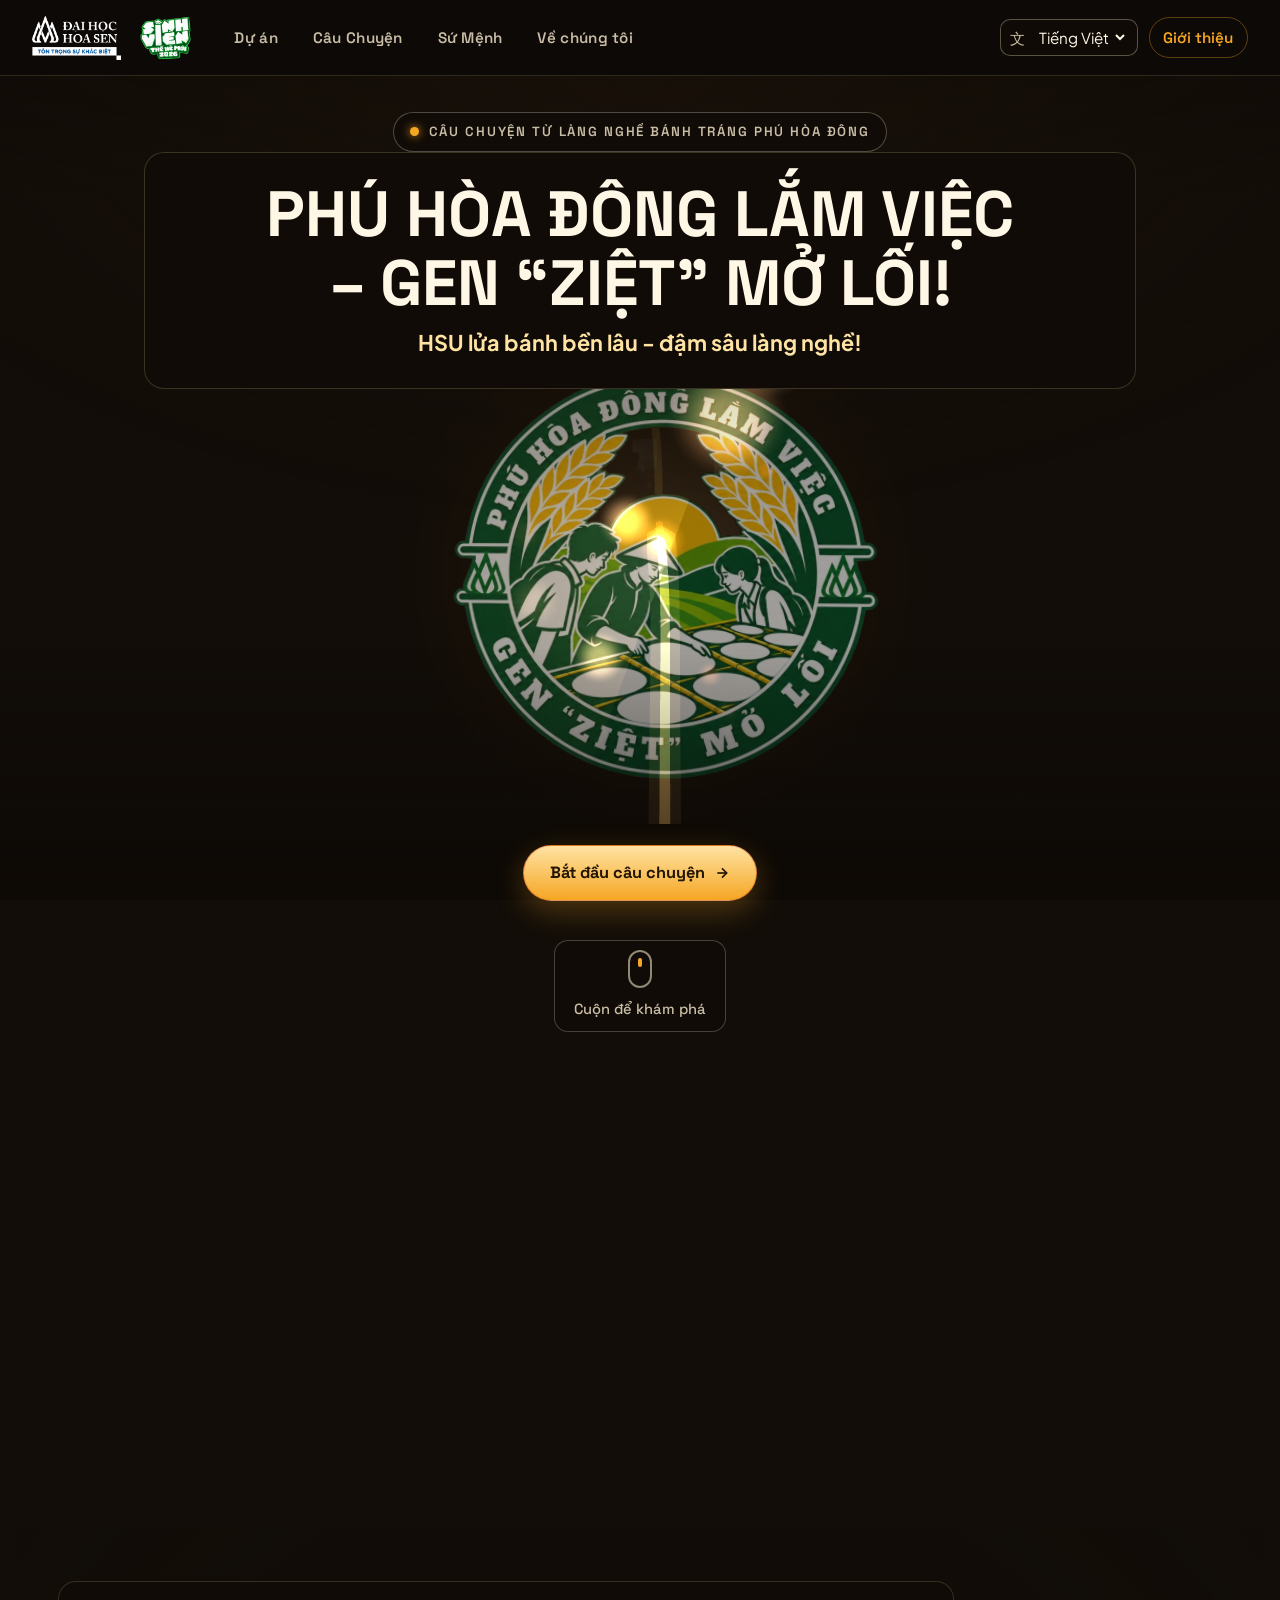
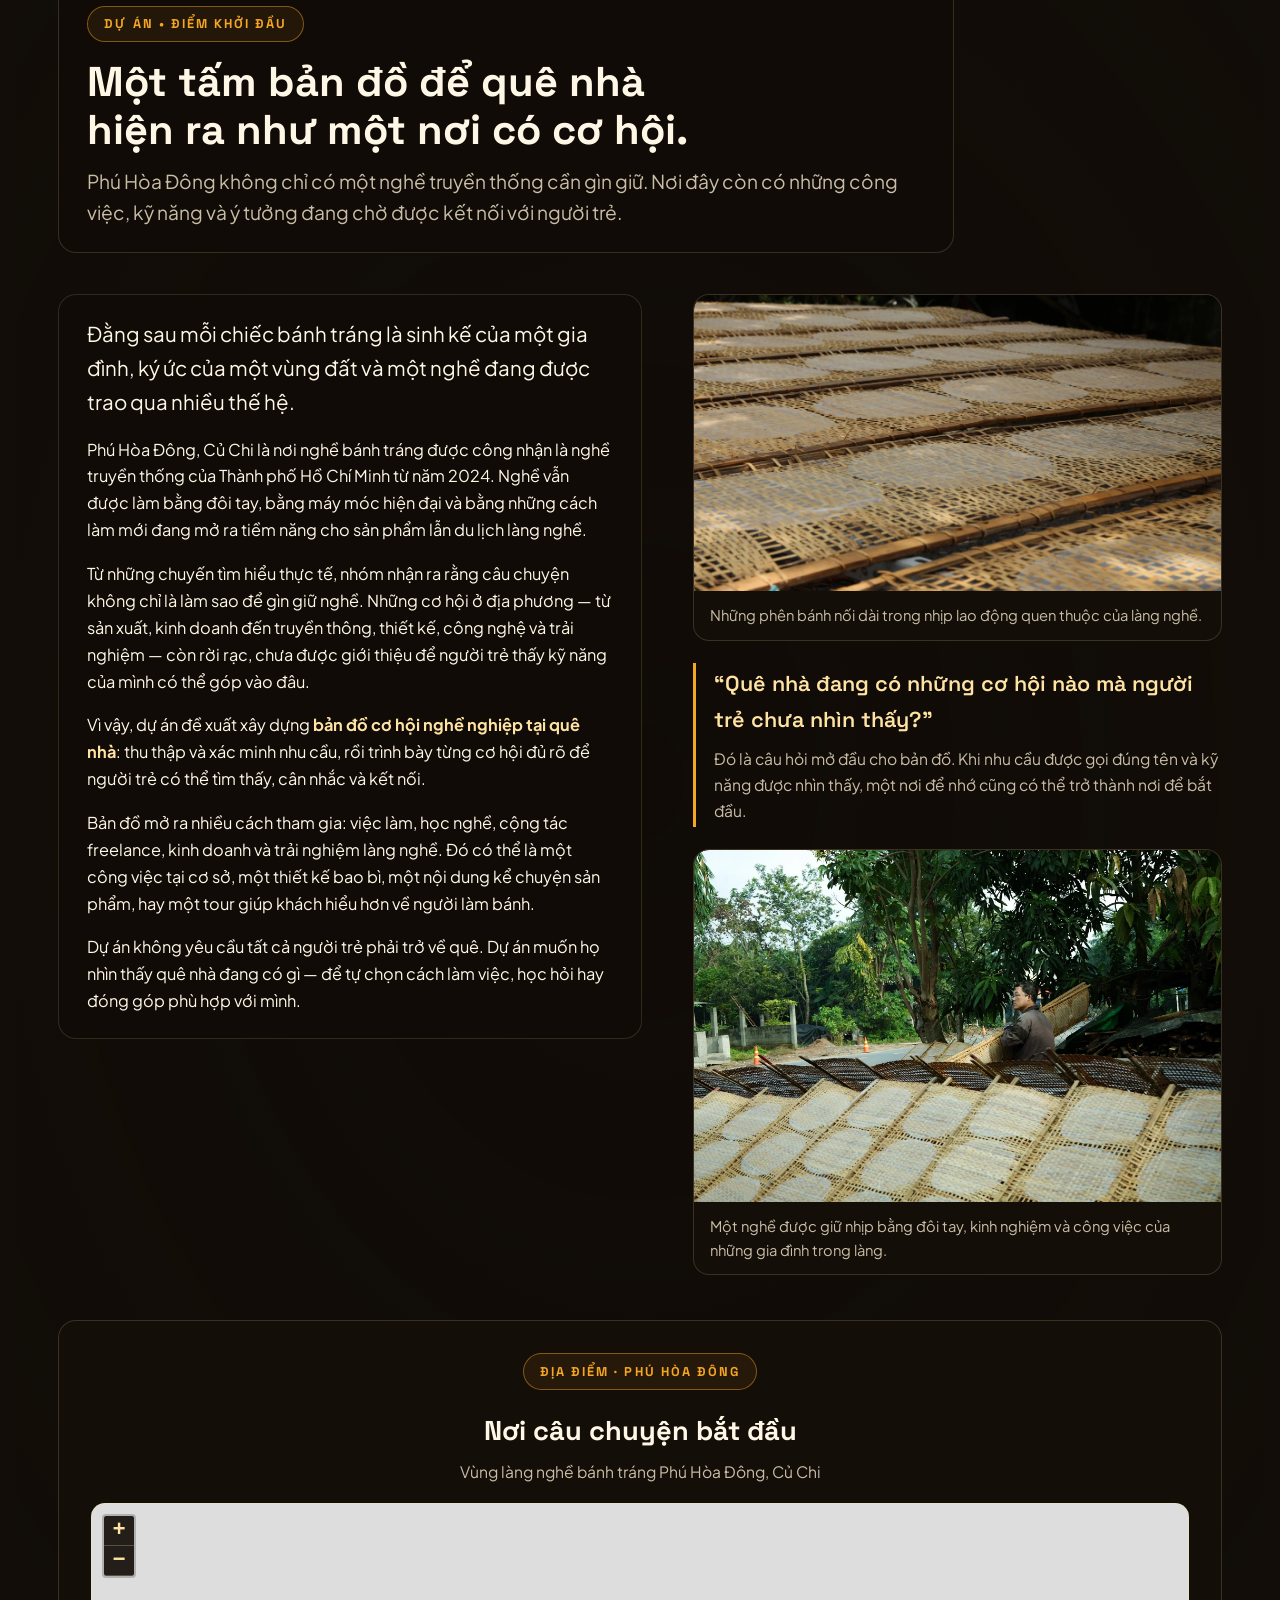
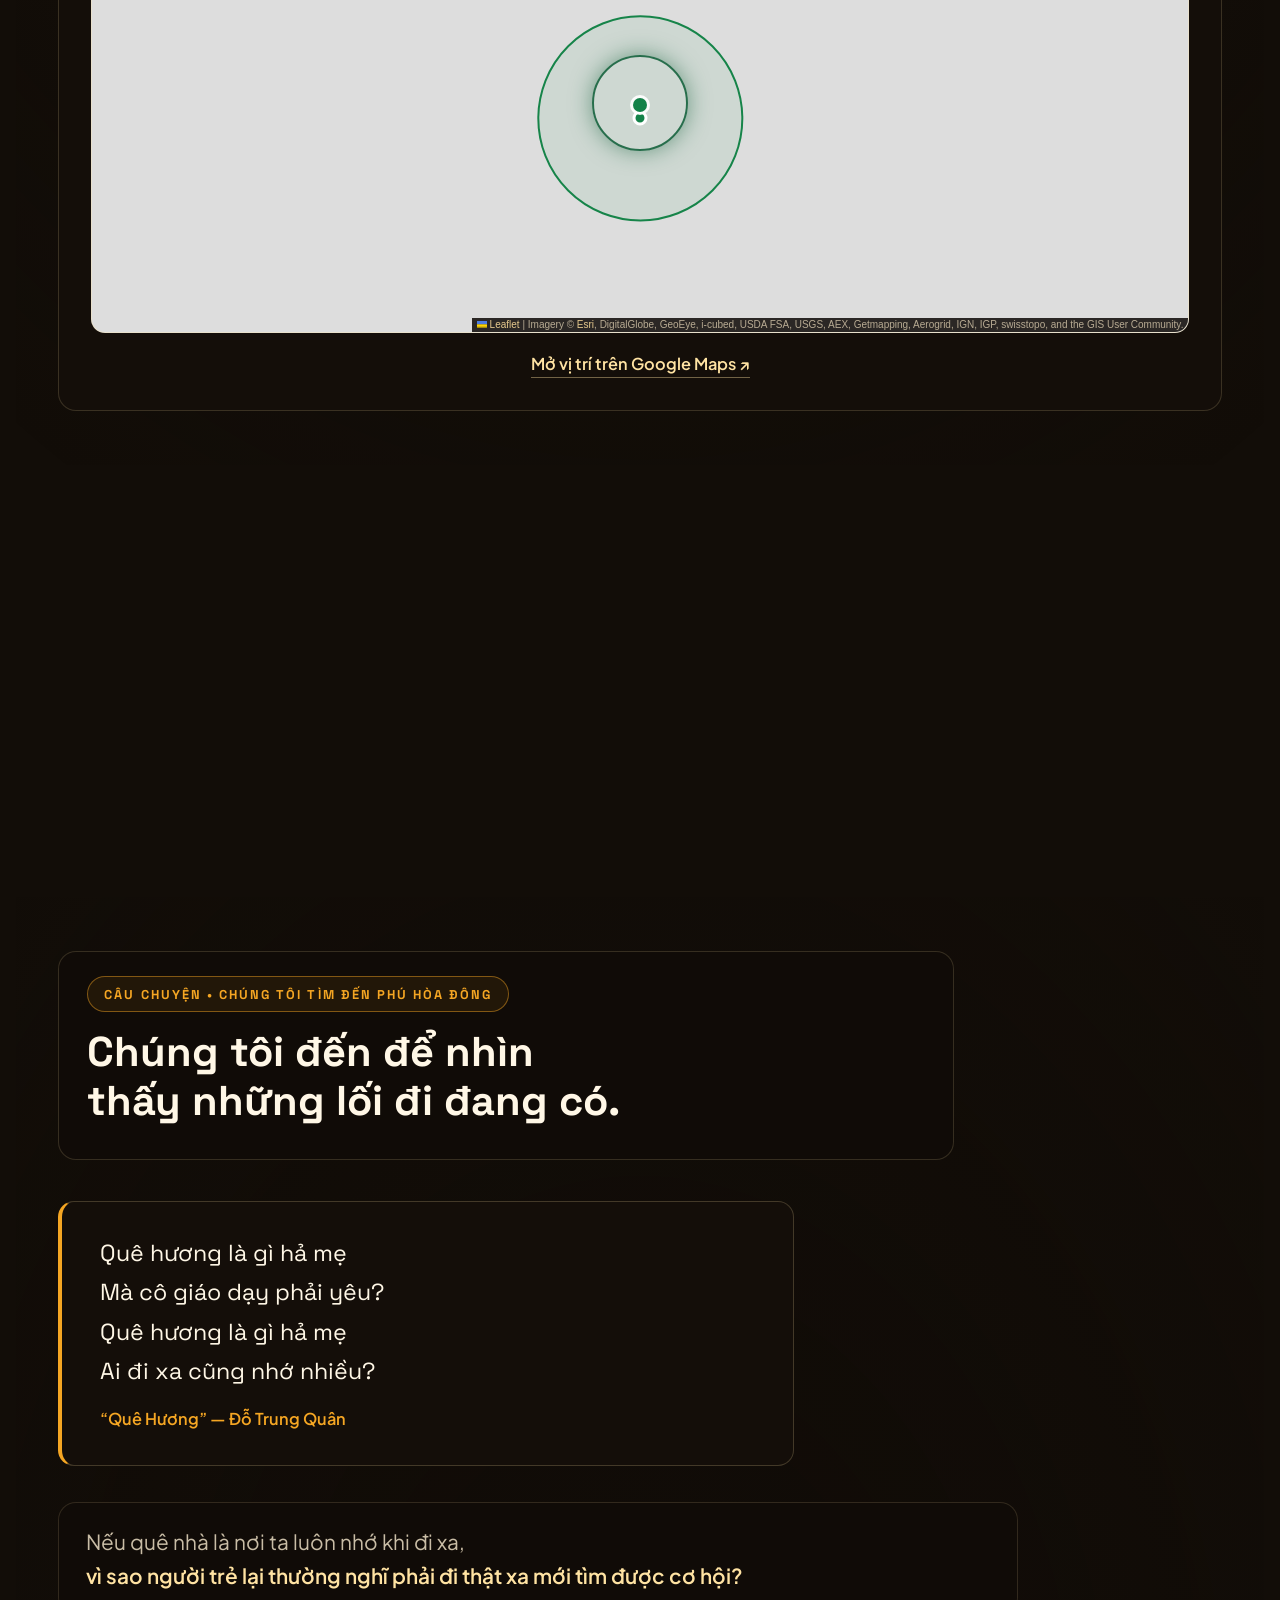
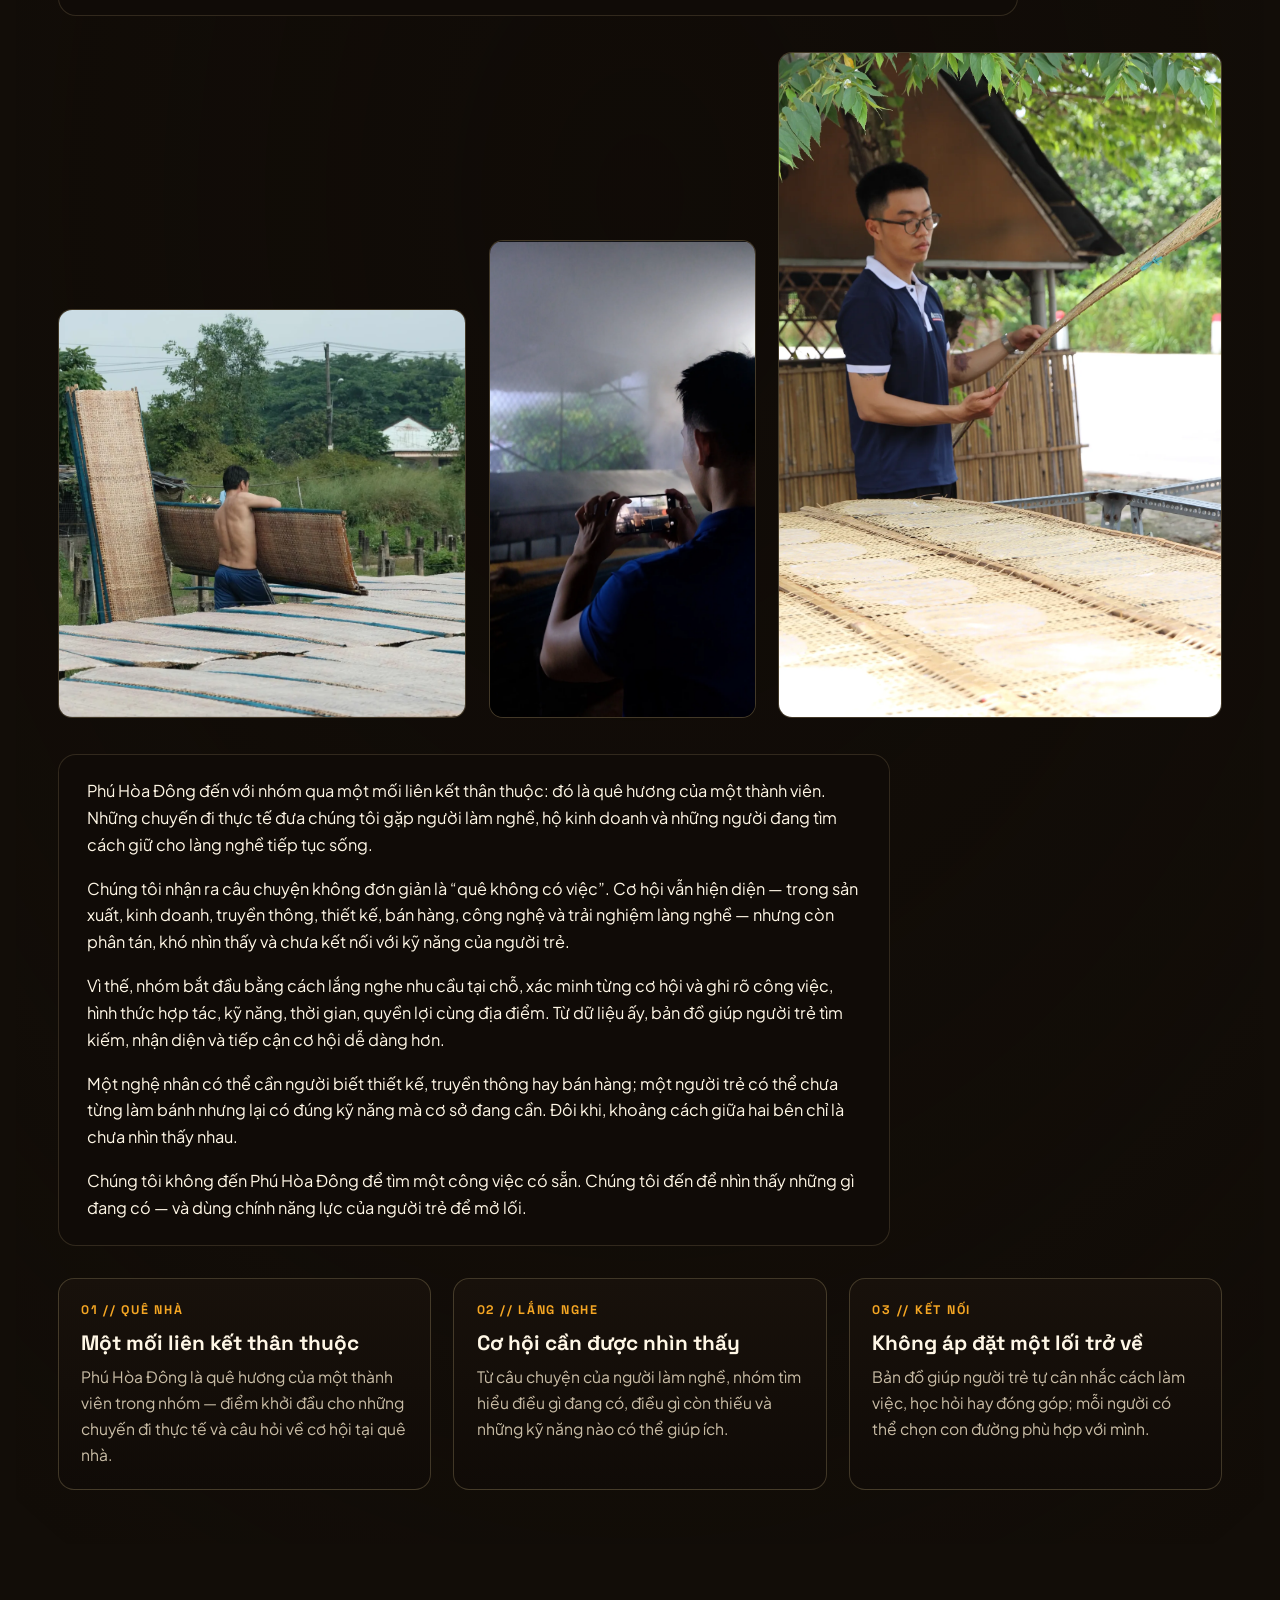
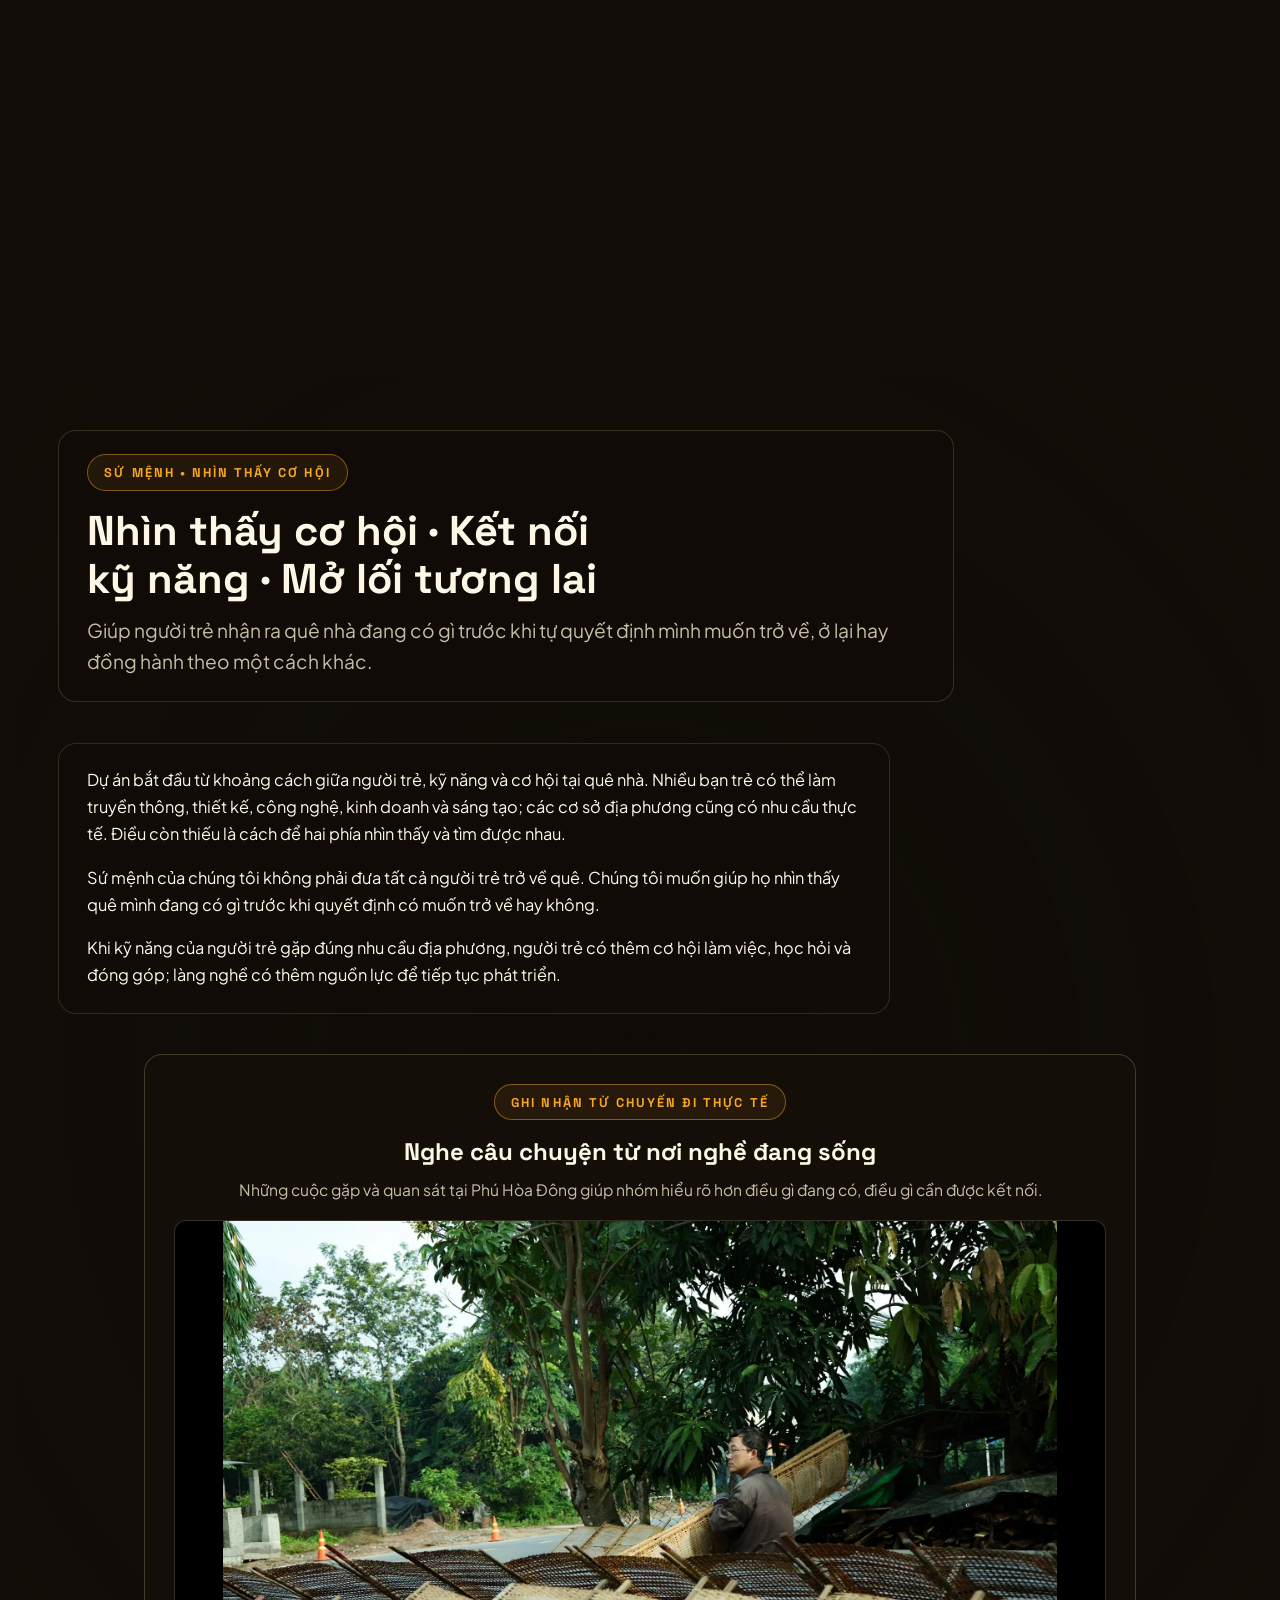
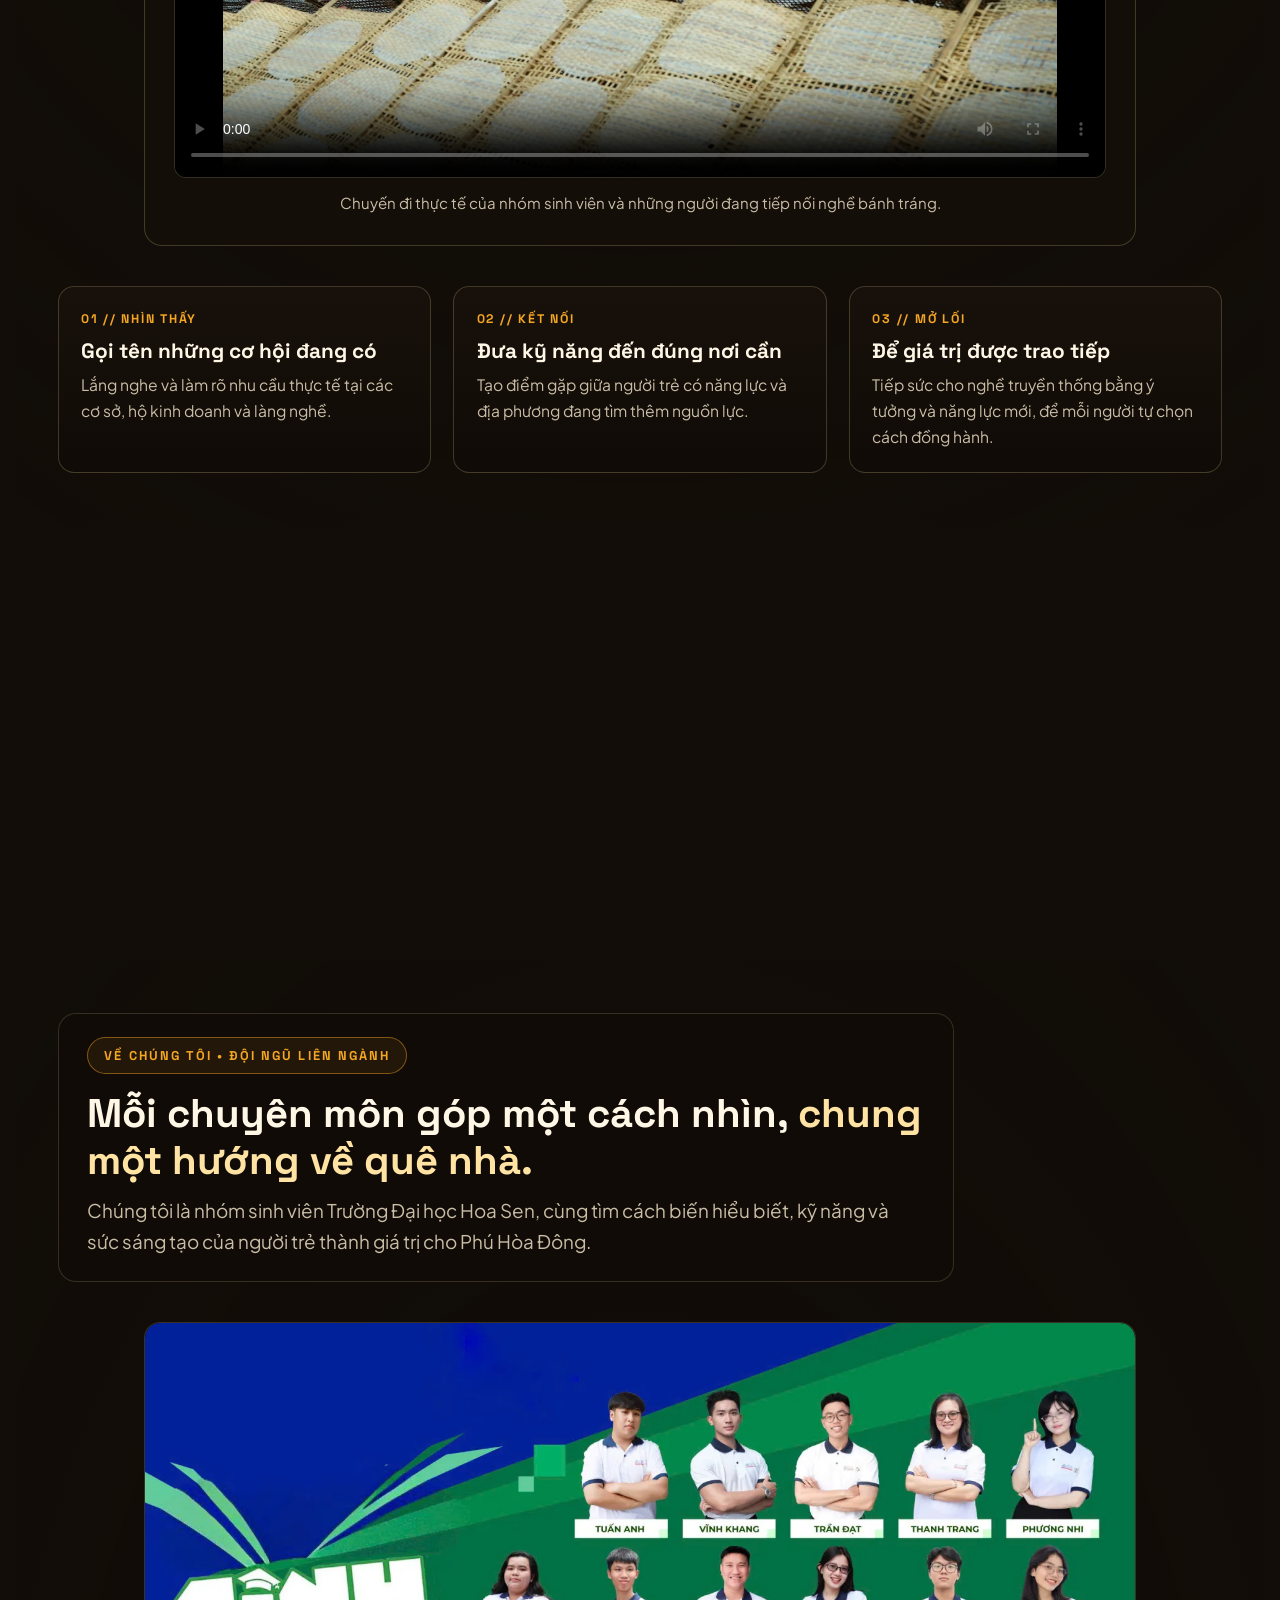
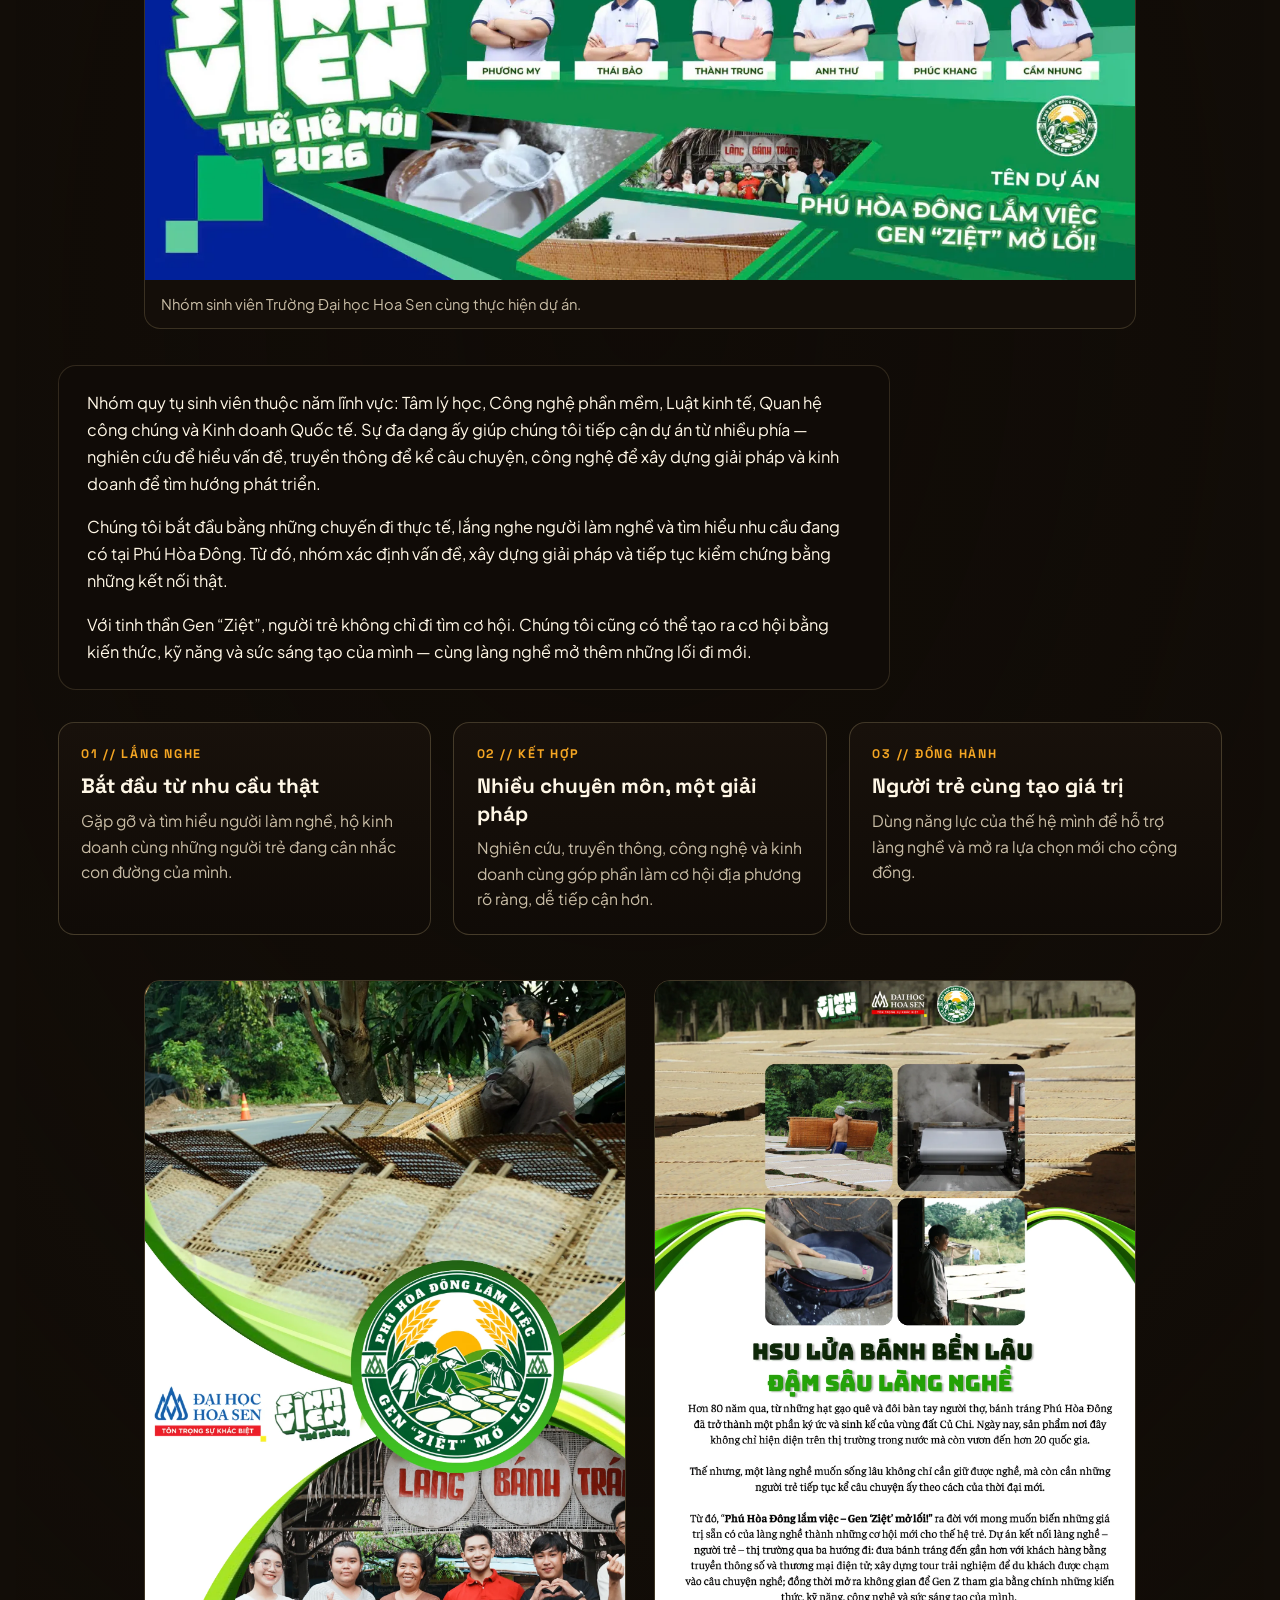
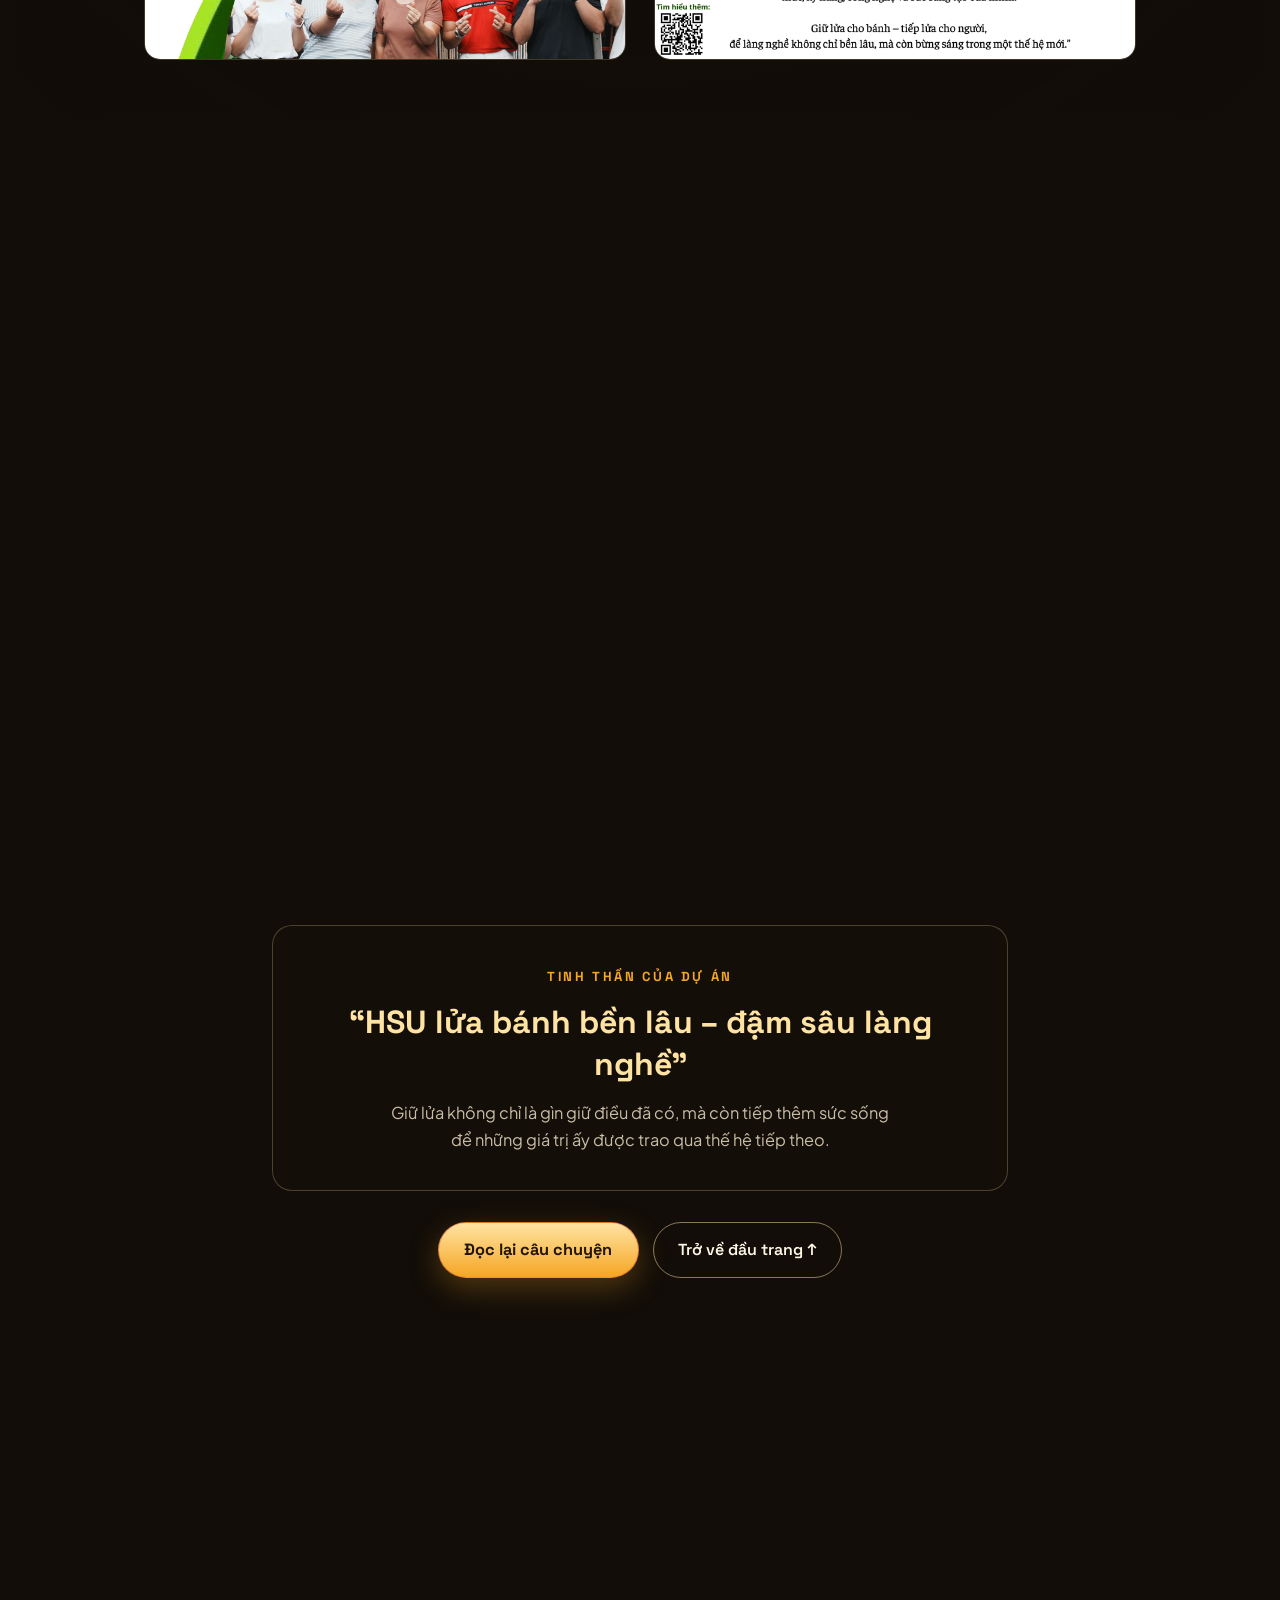
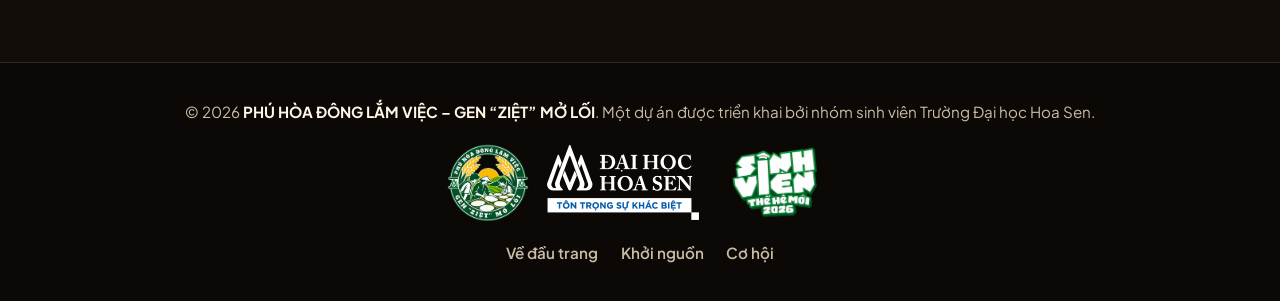
==== commit e0e4d402: "Mẫu 1: sửa 8 mục nghiệm thu (đường lửa, ảnh, con dấu, tương phản, header, no-JS, URL, assets) 1. Đườ" ====
--- a/index.html
+++ b/index.html
@@ -14,16 +14,14 @@
   <!-- Favicon SVG -->
   <link rel="icon" href="data:image/svg+xml,<svg xmlns=%22http://www.w3.org/2000/svg%22 viewBox=%220 0 100 100%22><text y=%22.9em%22 font-size=%2290%22>⚡</text></svg>">
 
-  <script>document.documentElement.classList.add('js');</script>
-
   <!-- Fonts: Space Grotesk (tiêu đề, nhãn) + Plus Jakarta Sans (nội dung), hỗ trợ tiếng Việt -->
   <link rel="preconnect" href="https://fonts.googleapis.com">
   <link rel="preconnect" href="https://fonts.gstatic.com" crossorigin>
   <link rel="stylesheet" href="https://fonts.googleapis.com/css2?family=Space+Grotesk:wght@400;500;600;700&family=Plus+Jakarta+Sans:ital,wght@0,400;0,500;0,600;0,700;1,400&display=swap">
 
   <!-- Stylesheets -->
-  <link rel="stylesheet" href="css/style.css?v=fly-1">
-  <link rel="stylesheet" href="js/vendor/leaflet/leaflet.css?v=fly-1">
+  <link rel="stylesheet" href="css/style.css?v=fly-2">
+  <link rel="stylesheet" href="js/vendor/leaflet/leaflet.css?v=fly-2">
 </head>
 <body>
 
@@ -107,8 +105,10 @@
           <span>CÂU CHUYỆN TỪ LÀNG NGHỀ BÁNH TRÁNG PHÚ HÒA ĐÔNG</span>
         </div>
 
-        <h1 class="hero-title">PHÚ HÒA ĐÔNG LẮM VIỆC – GEN “ZIỆT” MỞ LỐI!</h1>
-        <p class="hero-subtitle"><strong>HSU lửa bánh bền lâu - đậm sâu làng nghề!</strong></p>
+        <div class="hero-panel">
+          <h1 class="hero-title">PHÚ HÒA ĐÔNG LẮM VIỆC – GEN “ZIỆT” MỞ LỐI!</h1>
+          <p class="hero-subtitle"><strong>HSU lửa bánh bền lâu - đậm sâu làng nghề!</strong></p>
+        </div>
 
         <!-- Biểu trưng dự án: canvas vẽ con dấu bắt lửa; ảnh dự phòng khi không có WebGL -->
         <div class="hero-seal-stage" aria-label="Biểu trưng 3D của dự án">
@@ -208,7 +208,7 @@
           <img src="assets/mmm.webp" alt="Thành viên nhóm ghi hình hoạt động làm bánh tráng" width="1305" height="2347" loading="lazy" decoding="async">
         </figure>
         <figure class="challenge-photo-thumb" data-story-reveal>
-          <img src="assets/mmmm.webp" alt="Thành viên nhóm tìm hiểu giàn phơi bánh tráng tại làng nghề" width="2000" height="1333" loading="lazy" decoding="async">
+          <img src="assets/mmmm.webp" alt="Thành viên nhóm tìm hiểu giàn phơi bánh tráng tại làng nghề" width="1333" height="2000" loading="lazy" decoding="async">
         </figure>
       </div>
       <div class="story-paragraphs chapter-narrative story-copy">
@@ -344,10 +344,10 @@
   <script src="js/vendor/three.min.js"></script>
 
   <!-- Leaflet bản đồ "ĐỊA ĐIỂM · PHÚ HÒA ĐÔNG" -->
-  <script src="js/vendor/leaflet/leaflet.js?v=fly-1"></script>
+  <script src="js/vendor/leaflet/leaflet.js?v=fly-2"></script>
 
   <!-- Application Logic -->
-  <script src="js/flame.js?v=fly-1"></script>
-  <script src="js/main.js?v=fly-1"></script>
+  <script src="js/flame.js?v=fly-2"></script>
+  <script src="js/main.js?v=fly-2"></script>
 </body>
 </html>
--- a/css/style.css
+++ b/css/style.css
@@ -5,8 +5,8 @@
 
 :root {
   --night-bg: #120d08;
-  --night-panel: rgba(20, 14, 9, 0.86);
-  --night-panel-strong: rgba(16, 11, 7, 0.94);
+  --night-panel: #140e09;        /* đục: chữ trên panel đạt tương phản ≥ 4.5:1 */
+  --night-panel-strong: #100b07;
   --text-main: #fff7e6;
   --text-dim: #c9bda6;
   --flame-core: #ffe3a3;   /* lõi */
@@ -125,7 +125,7 @@
   align-items: center;
   gap: 1.1rem;
   padding: 0.55rem clamp(0.9rem, 3vw, 2rem);
-  background: linear-gradient(180deg, rgba(12, 8, 5, 0.94) 0%, rgba(12, 8, 5, 0.82) 70%, rgba(12, 8, 5, 0) 100%);
+  background: #0d0906;   /* đục: nội dung không lộ sau thanh điều hướng */
   border-bottom: 1px solid rgba(255, 227, 163, 0.14);
   min-height: var(--header-offset);
 }
@@ -225,12 +225,13 @@
   list-style: none;
   font-family: var(--font-head);
   font-weight: 700;
-  font-size: 0.9rem;
+  font-size: 0.85rem;
   color: var(--text-main);
   border: 1px solid rgba(255, 227, 163, 0.45);
   border-radius: 10px;
-  padding: 0.45rem 0.9rem;
+  padding: 0.45rem 0.72rem;
   user-select: none;
+  white-space: nowrap;   /* MENU luôn một dòng trên điện thoại */
 }
 .mobile-chapter-menu summary::-webkit-details-marker { display: none; }
 
@@ -305,7 +306,7 @@
   letter-spacing: 0.14em;
   color: var(--text-dim);
   border: 1px solid rgba(201, 189, 166, 0.35);
-  background: rgba(16, 11, 7, 0.66);
+  background: #100b07;
   border-radius: 999px;
   padding: 0.5rem 1rem;
 }
@@ -335,6 +336,19 @@
   margin: 0.8rem 0 0;
 }
 .hero-subtitle strong { color: var(--flame-core); font-weight: 700; }
+
+.hero-panel {
+  display: flex;
+  flex-direction: column;
+  align-items: center;
+  background: var(--night-panel-strong);
+  border: 1px solid rgba(255, 227, 163, 0.18);
+  border-radius: 20px;
+  padding: clamp(1.1rem, 3vh, 1.9rem) clamp(1.2rem, 4vw, 2.8rem);
+  max-width: min(62rem, 100%);
+}
+.hero-panel .hero-title { margin-top: 0; }
+.hero-panel .hero-subtitle { margin-top: 0.45rem; }
 
 .hero-seal-stage {
   margin: clamp(1rem, 4vh, 2.2rem) auto 0;
@@ -402,6 +416,10 @@
   flex-direction: column;
   align-items: center;
   gap: 0.55rem;
+  padding: 0.6rem 1.2rem;
+  background: #100b07;
+  border: 1px solid rgba(201, 189, 166, 0.3);
+  border-radius: 14px;
   color: var(--text-dim);
   font-family: var(--font-head);
   font-size: 0.92rem;
@@ -432,6 +450,10 @@
 .chapter-header {
   max-width: 56rem;
   margin: 0 0 clamp(1.8rem, 4.5vh, 3rem);
+  padding: clamp(1rem, 2.6vh, 1.7rem) clamp(1rem, 2.6vw, 1.8rem);
+  background: var(--night-panel-strong);
+  border: 1px solid rgba(255, 227, 163, 0.16);
+  border-radius: 18px;
 }
 
 .chapter-badge {
@@ -472,6 +494,13 @@
   align-items: start;
 }
 
+.story-paragraphs {
+  padding: clamp(1rem, 2.6vh, 1.7rem) clamp(1.1rem, 2.8vw, 1.8rem);
+  background: var(--night-panel-strong);
+  border: 1px solid rgba(255, 227, 163, 0.14);
+  border-radius: 18px;
+}
+.story-paragraphs p:last-child { margin-bottom: 0; }
 .story-paragraphs p { margin: 0 0 1.05rem; color: var(--text-main); }
 
 .project-lead { font-size: clamp(1.1rem, 1.8vw, 1.28rem); color: var(--flame-core); }
@@ -626,6 +655,11 @@
 
 .challenge-question {
   font-size: clamp(1.08rem, 1.9vw, 1.3rem);
+  max-width: 60rem;
+  padding: clamp(1rem, 2.4vh, 1.5rem) clamp(1.1rem, 2.6vw, 1.7rem);
+  background: var(--night-panel-strong);
+  border: 1px solid rgba(255, 227, 163, 0.14);
+  border-radius: 18px;
 }
 
 .challenge-question span { display: block; }
@@ -650,11 +684,12 @@
 }
 
 .challenge-photo-thumb img { display: block; width: 100%; height: auto; }
-/* Ảnh chụp ngang được xoay để hiển thị đứng: giữ trong khung vuông để không tràn */
-.challenge-photo-sideways img {
+/* Ảnh chụp ngang được xoay để hiển thị đứng: giữ trong khung vuông để không tràn.
+   mm.webp lưu đã bị xoay: xoay -90° (ngược chiều kim) dựng đứng đúng chiều. */
+img.challenge-photo-sideways {
   aspect-ratio: 1 / 1;
   object-fit: cover;
-  transform: rotate(90deg);
+  transform: rotate(-90deg);
 }
 
 /* Ảnh sáng lên khi đường lửa tới (JS thêm .is-lit) */
@@ -676,7 +711,7 @@
   border: 1px solid rgba(255, 227, 163, 0.2);
   border-radius: 16px;
   padding: clamp(1.1rem, 2.4vh, 1.6rem) clamp(1rem, 2vw, 1.4rem);
-  background: linear-gradient(180deg, rgba(24, 17, 11, 0.86), rgba(16, 11, 7, 0.86));
+  background: linear-gradient(180deg, #18110b, #100b07);
   transition: border-color 0.6s var(--ease-soft), box-shadow 0.6s var(--ease-soft);
 }
 .glass-card:hover { border-color: rgba(245, 166, 35, 0.5); }
@@ -803,7 +838,7 @@
   position: relative;
   z-index: 1;
   border-top: 1px solid rgba(255, 227, 163, 0.16);
-  background: rgba(12, 8, 5, 0.9);
+  background: #0c0805;
   margin-top: clamp(2rem, 6vh, 4rem);
 }
 
@@ -868,7 +903,7 @@
    Điện thoại: 390 / 360
    =================================================================== */
 @media (max-width: 720px) {
-  :root { --header-offset: 64px; }
+  :root { --header-offset: 76px; }
 
   .fly-gap { height: 26vh; }
 
@@ -900,6 +935,7 @@
   body { font-size: 1rem; }
   .chapter-badge { font-size: 0.72rem; letter-spacing: 0.12em; }
   .hero-meta-badge { font-size: 0.72rem; letter-spacing: 0.1em; }
+  .mobile-chapter-menu summary { font-size: 0.78rem; padding: 0.38rem 0.55rem; }
   .footer-logos { gap: 0.7rem; }
 }
 
